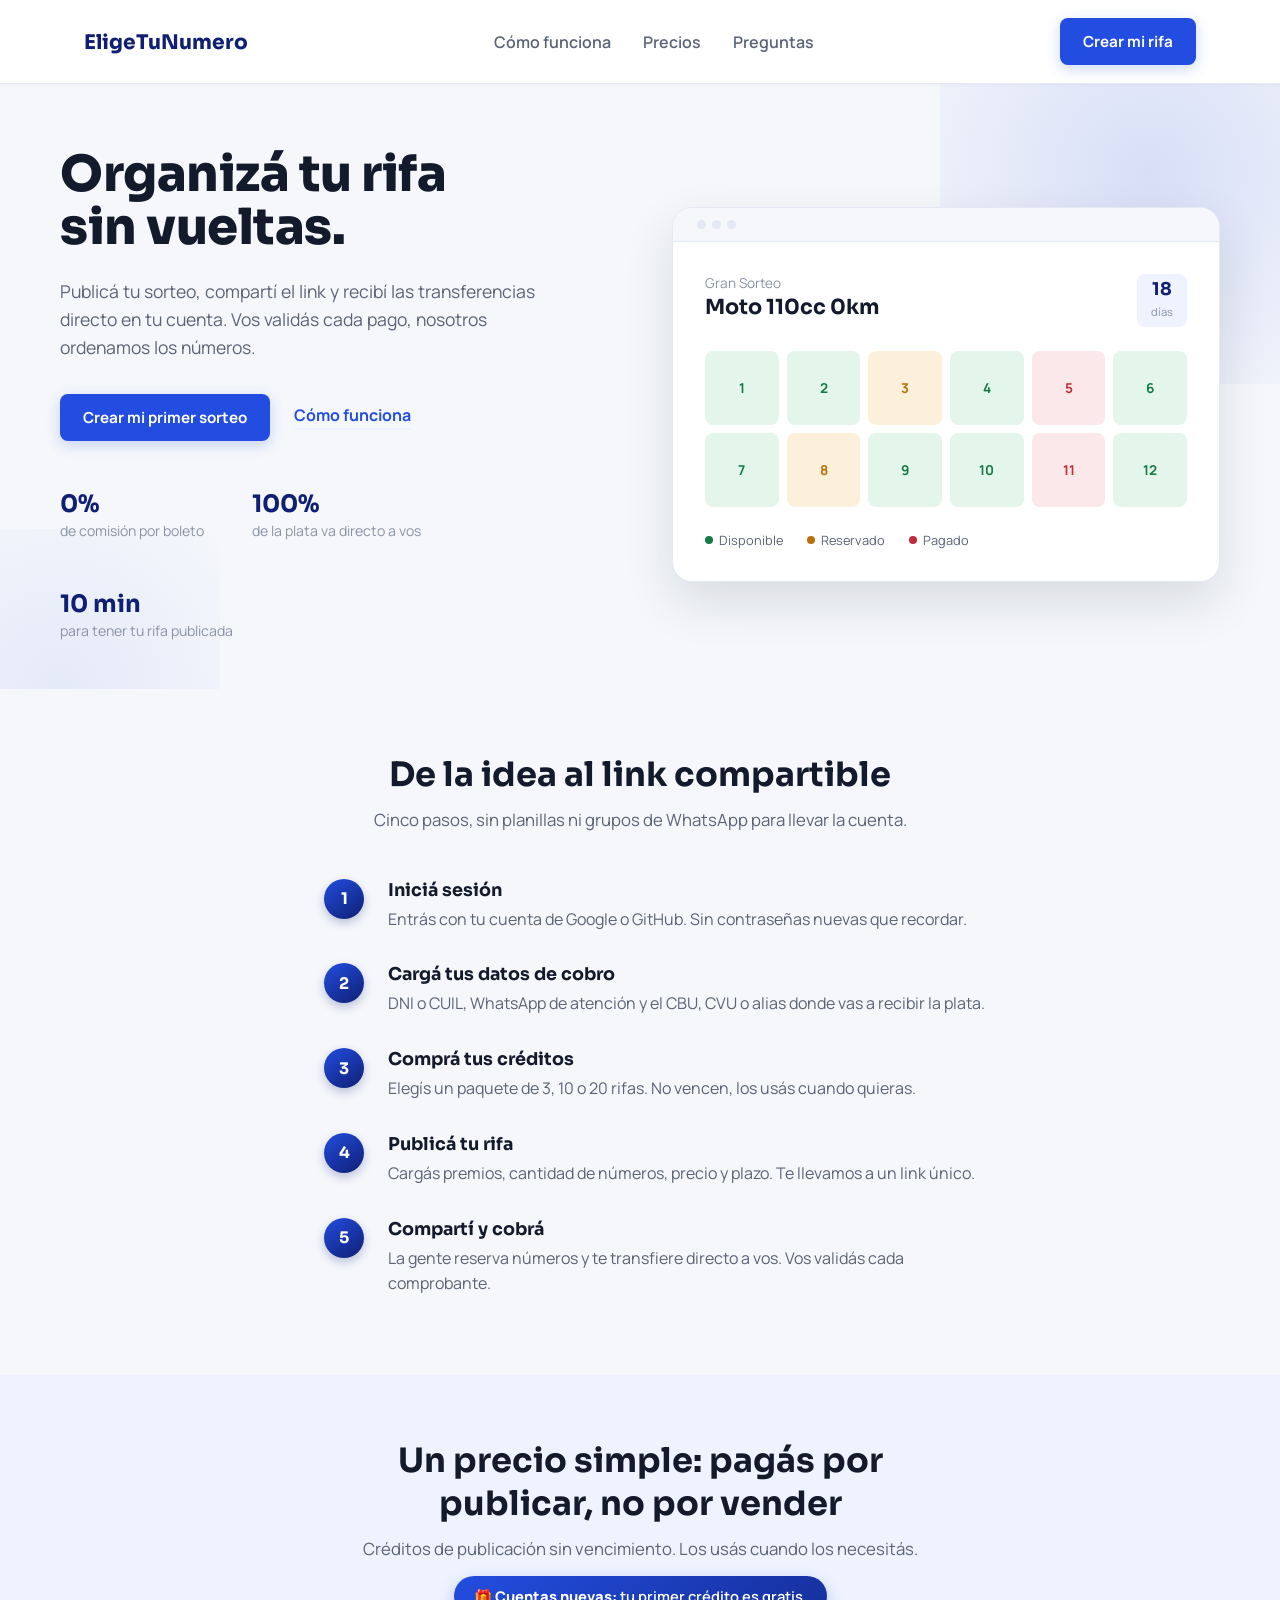
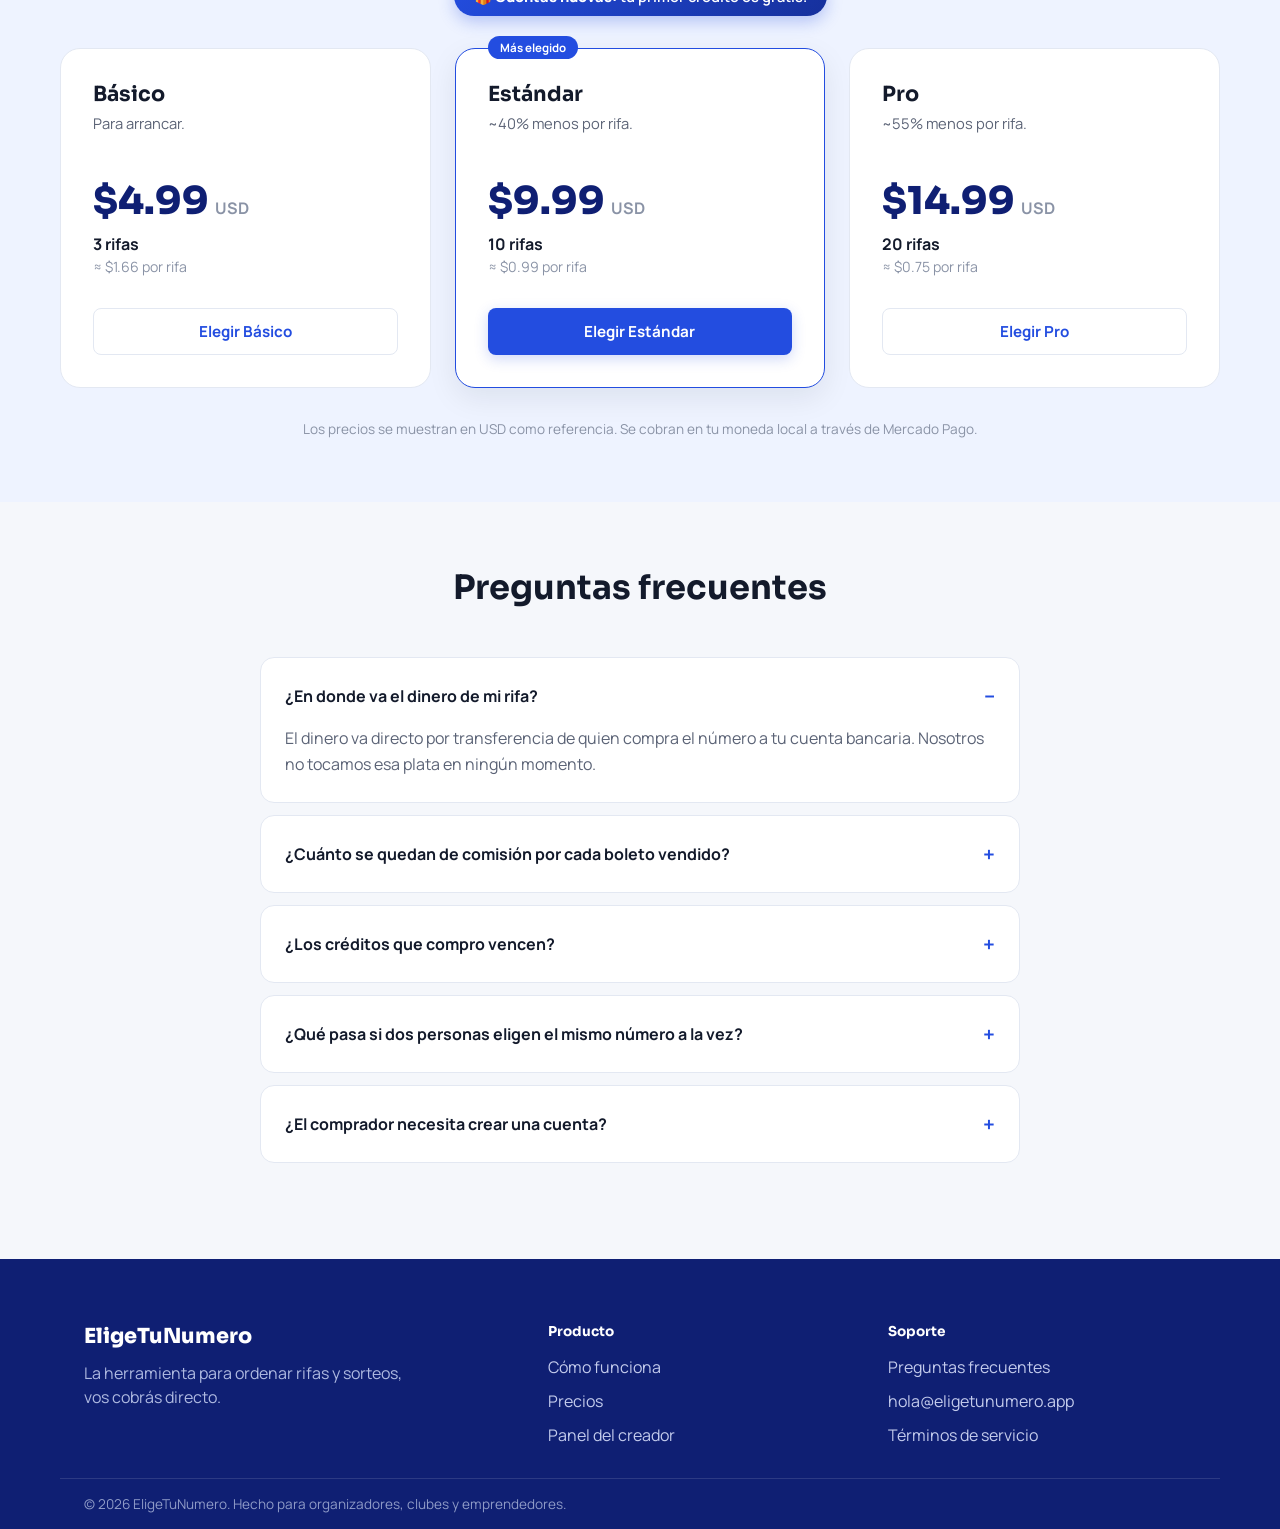
==== index.html @ b9286cf2 "Add files via upload" ====
<!doctype html>
<html lang="es">
<head>
  <meta charset="UTF-8" />
  <meta name="viewport" content="width=device-width, initial-scale=1.0" />
  <title>EligeTuNumero — Crea tu rifa digital</title>
  <meta name="description" content="Creá y gestioná rifas digitales sin comisiones. Vos cobrás, vos elegís, nosotros ordenamos." />

  <link rel="preconnect" href="https://fonts.googleapis.com" />
  <link rel="preconnect" href="https://fonts.gstatic.com" crossorigin />
  <link
    href="https://fonts.googleapis.com/css2?family=Sora:wght@600;700;800&family=Manrope:wght@400;500;600;700;800&display=swap"
    rel="stylesheet"
  />
  <!-- Icono del sitio -->
  <link rel="icon" type="image/svg+xml" href="assets/logo/logito.svg">

  <link rel="stylesheet" href="css/tokens.css" />
  <link rel="stylesheet" href="css/base.css" />
  <link rel="stylesheet" href="css/animations.css" />
  <link rel="stylesheet" href="css/buttons.css" />
  <link rel="stylesheet" href="css/navbar.css" />
  <link rel="stylesheet" href="css/hero.css" />
  <link rel="stylesheet" href="css/demo-preview.css" />
  <link rel="stylesheet" href="css/how-it-works.css" />
  <link rel="stylesheet" href="css/pricing.css" />
  <link rel="stylesheet" href="css/promo.css" />
  <link rel="stylesheet" href="css/faq.css" />
  <link rel="stylesheet" href="css/footer.css" />
</head>
<body>

  <!-- Navbar -->
  <header class="navbar">
    <div class="navbar__inner">
      <a href="index.html" class="navbar__logo">EligeTuNumero</a>
      <nav class="navbar__links">
        <a href="#como-funciona">Cómo funciona</a>
        <a href="#precios">Precios</a>
        <a href="#preguntas">Preguntas</a>
      </nav>
      <div class="navbar__actions">
        <a href="login.html" class="btn btn-primary">Crear mi rifa</a>
      </div>
    </div>
  </header>

  <main>
    <!-- Hero -->
    <section class="hero">
      <div class="hero__inner">
        <div class="fade-in-up">
          <h1 class="hero__title">Organizá tu rifa<br />sin vueltas.</h1>
          <p class="hero__subtitle">
            Publicá tu sorteo, compartí el link y recibí las transferencias directo en tu cuenta.
            Vos validás cada pago, nosotros ordenamos los números.
          </p>

          <div class="hero__cta-row">
            <a href="login.html" class="btn btn-primary">Crear mi primer sorteo</a>
            <a href="#como-funciona" class="hero__secondary-link">Cómo funciona</a>
          </div>

          <div class="hero__stats">
            <div>
              <strong>0%</strong>
              <span>de comisión por boleto</span>
            </div>
            <div>
              <strong>100%</strong>
              <span>de la plata va directo a vos</span>
            </div>
            <div>
              <strong>10 min</strong>
              <span>para tener tu rifa publicada</span>
            </div>
          </div>
        </div>

        <!-- Vista previa del producto, en vez de una ilustración -->
        <div class="demo-card fade-in-up" style="animation-delay: 0.1s;">
          <div class="demo-card__topbar">
            <div class="demo-card__dots">
              <span></span><span></span><span></span>
            </div>
          </div>

          <div class="demo-card__content">
            <div class="demo-card__head">
              <div>
                <p class="demo-card__eyebrow">Gran Sorteo</p>
                <h3>Moto 110cc 0km</h3>
              </div>
              <div class="demo-card__countdown">
                <strong>18</strong>
                <span>días</span>
              </div>
            </div>

            <div class="demo-card__grid">
              <div class="demo-card__cell demo-card__cell--disponible">1</div>
              <div class="demo-card__cell demo-card__cell--disponible">2</div>
              <div class="demo-card__cell demo-card__cell--reservado">3</div>
              <div class="demo-card__cell demo-card__cell--disponible">4</div>
              <div class="demo-card__cell demo-card__cell--pagado">5</div>
              <div class="demo-card__cell demo-card__cell--disponible">6</div>
              <div class="demo-card__cell demo-card__cell--disponible">7</div>
              <div class="demo-card__cell demo-card__cell--reservado">8</div>
              <div class="demo-card__cell demo-card__cell--disponible">9</div>
              <div class="demo-card__cell demo-card__cell--disponible">10</div>
              <div class="demo-card__cell demo-card__cell--pagado">11</div>
              <div class="demo-card__cell demo-card__cell--disponible">12</div>
            </div>

            <div class="demo-card__legend">
              <span><i class="dot-available"></i> Disponible</span>
              <span><i class="dot-reserved"></i> Reservado</span>
              <span><i class="dot-paid"></i> Pagado</span>
            </div>
          </div>
        </div>
      </div>
    </section>

    <!-- Cómo funciona -->
    <section id="como-funciona" class="how">
      <div class="container-narrow">
        <h2 class="how__heading">De la idea al link compartible</h2>
        <p class="how__lead">Cinco pasos, sin planillas ni grupos de WhatsApp para llevar la cuenta.</p>

        <ol class="how__steps">
          <li class="how__step reveal">
            <span class="how__index">1</span>
            <div>
              <h3>Iniciá sesión</h3>
              <p>Entrás con tu cuenta de Google o GitHub. Sin contraseñas nuevas que recordar.</p>
            </div>
          </li>
          <li class="how__step reveal">
            <span class="how__index">2</span>
            <div>
              <h3>Cargá tus datos de cobro</h3>
              <p>DNI o CUIL, WhatsApp de atención y el CBU, CVU o alias donde vas a recibir la plata.</p>
            </div>
          </li>
          <li class="how__step reveal">
            <span class="how__index">3</span>
            <div>
              <h3>Comprá tus créditos</h3>
              <p>Elegís un paquete de 3, 10 o 20 rifas. No vencen, los usás cuando quieras.</p>
            </div>
          </li>
          <li class="how__step reveal">
            <span class="how__index">4</span>
            <div>
              <h3>Publicá tu rifa</h3>
              <p>Cargás premios, cantidad de números, precio y plazo. Te llevamos a un link único.</p>
            </div>
          </li>
          <li class="how__step reveal">
            <span class="how__index">5</span>
            <div>
              <h3>Compartí y cobrá</h3>
              <p>La gente reserva números y te transfiere directo a vos. Vos validás cada comprobante.</p>
            </div>
          </li>
        </ol>
      </div>
    </section>

    <!-- Precios -->
    <section id="precios" class="pricing">
      <h2 class="pricing__heading">Un precio simple: pagás por publicar, no por vender</h2>
      <p class="pricing__lead">Créditos de publicación sin vencimiento. Los usás cuando los necesitás.</p>

      <div class="promo-banner" data-promo id="pricing-promo-banner">
        🎁 <strong>Cuentas nuevas:</strong> tu primer crédito es gratis.
      </div>

      <div class="pricing__grid">
        <div class="pricing-card reveal">
          <h3>Básico</h3>
          <p class="pricing-card__tagline">Para arrancar.</p>
          <div class="pricing-card__price">
            <span class="pricing-card__amount">$4.99</span>
            <span class="pricing-card__unit">USD</span>
          </div>
          <p class="pricing-card__raffles">3 rifas</p>
          <p class="pricing-card__per-raffle">≈ $1.66 por rifa</p>
          <a href="login.html?plan=basico" class="btn btn-secondary btn-block pricing-card__cta">Elegir Básico</a>
        </div>

        <div class="pricing-card pricing-card--highlight reveal">
          <span class="pricing-card__tag">Más elegido</span>
          <h3>Estándar</h3>
          <p class="pricing-card__tagline">~40% menos por rifa.</p>
          <div class="pricing-card__price">
            <span class="pricing-card__amount">$9.99</span>
            <span class="pricing-card__unit">USD</span>
          </div>
          <p class="pricing-card__raffles">10 rifas</p>
          <p class="pricing-card__per-raffle">≈ $0.99 por rifa</p>
          <a href="login.html?plan=estandar" class="btn btn-primary btn-block pricing-card__cta">Elegir Estándar</a>
        </div>

        <div class="pricing-card reveal">
          <h3>Pro</h3>
          <p class="pricing-card__tagline">~55% menos por rifa.</p>
          <div class="pricing-card__price">
            <span class="pricing-card__amount">$14.99</span>
            <span class="pricing-card__unit">USD</span>
          </div>
          <p class="pricing-card__raffles">20 rifas</p>
          <p class="pricing-card__per-raffle">≈ $0.75 por rifa</p>
          <a href="login.html?plan=pro" class="btn btn-secondary btn-block pricing-card__cta">Elegir Pro</a>
        </div>
      </div>

      <p class="pricing__note">
        Los precios se muestran en USD como referencia. Se cobran en tu moneda local a través de Mercado Pago.
      </p>
    </section>

    <!-- Preguntas frecuentes -->
    <section id="preguntas" class="faq">
      <h2 class="faq__heading">Preguntas frecuentes</h2>

      <div class="faq__list">
        <div class="faq-item is-open reveal">
          <button class="faq-item__question" aria-expanded="true">
            <span>¿En donde va el dinero de mi rifa?</span>
            <span class="faq-item__icon">−</span>
          </button>
          <p class="faq-item__answer">
            El dinero va directo por transferencia de quien compra el número a tu cuenta bancaria.
            Nosotros no tocamos esa plata en ningún momento.
          </p>
        </div>

        <div class="faq-item reveal">
          <button class="faq-item__question" aria-expanded="false">
            <span>¿Cuánto se quedan de comisión por cada boleto vendido?</span>
            <span class="faq-item__icon">+</span>
          </button>
          <p class="faq-item__answer">
            Cero. Te quedás con el 100% de lo que recaudás. Nuestro único cobro es el crédito para publicar la rifa.
          </p>
        </div>

        <div class="faq-item reveal">
          <button class="faq-item__question" aria-expanded="false">
            <span>¿Los créditos que compro vencen?</span>
            <span class="faq-item__icon">+</span>
          </button>
          <p class="faq-item__answer">
            No vencen nunca. Podés comprar un paquete de 20 rifas y usarlas a lo largo de meses o años.
          </p>
        </div>

        <div class="faq-item reveal">
          <button class="faq-item__question" aria-expanded="false">
            <span>¿Qué pasa si dos personas eligen el mismo número a la vez?</span>
            <span class="faq-item__icon">+</span>
          </button>
          <p class="faq-item__answer">
            El número queda reservado cuando alguien envía su reserva con el comprobante de pago.
            El primero en enviarla se queda con el número, y a la otra persona se le avisa que ya no
            está disponible. Si el organizador rechaza el comprobante, el número vuelve a estar libre.
          </p>
        </div>

        <div class="faq-item reveal">
          <button class="faq-item__question" aria-expanded="false">
            <span>¿El comprador necesita crear una cuenta?</span>
            <span class="faq-item__icon">+</span>
          </button>
          <p class="faq-item__answer">
            No. Completa un formulario corto, transfiere y sube el comprobante. Nada de contraseñas ni
            verificaciones de email.
          </p>
        </div>
      </div>
    </section>
  </main>

  <!-- Footer -->
  <footer class="footer">
    <div class="footer__inner">
      <div class="footer__brand">
        <span class="footer__logo">EligeTuNumero</span>
        <p>La herramienta para ordenar rifas y sorteos, vos cobrás directo.</p>
      </div>

      <div class="footer__col">
        <h4>Producto</h4>
        <a href="#como-funciona">Cómo funciona</a>
        <a href="#precios">Precios</a>
        <a href="login.html">Panel del creador</a>
      </div>

      <div class="footer__col">
        <h4>Soporte</h4>
        <a href="#preguntas">Preguntas frecuentes</a>
        <a href="mailto:hola@eligetunumero.app">hola@eligetunumero.app</a>
        <a href="terminos.html">Términos de servicio</a>
      </div>
    </div>

    <div class="footer__bottom">
      <span id="footer-year-text">© 2026 EligeTuNumero. Hecho para organizadores, clubes y emprendedores.</span>
    </div>
  </footer>

  <script>
    document.getElementById('footer-year-text').textContent =
      '© ' + new Date().getFullYear() + ' EligeTuNumero. Hecho para organizadores, clubes y emprendedores.'
  </script>
  <script src="js/config.js"></script>
  <script src="js/common/promo.js"></script>
  <script src="js/landing/faq.js"></script>
  <script src="js/common/scroll-reveal.js"></script>
</body>
</html>
---- css/tokens.css ----
/* Paleta, tipografía, espaciados y radios: todo lo que define el estilo
   vive acá para poder retocarlo desde un solo lugar. */
:root {
  --color-bg: #F5F7FB;
  --color-surface: #FFFFFF;
  --color-surface-tint: #EEF3FF;
  --color-primary: #234DE0;
  --color-primary-dark: #16309C;
  --color-primary-ink: #0F1F73;
  --color-text: #131A2B;
  --color-text-secondary: #5B6376;
  --color-text-faint: #8A93A6;
  --color-border: #E3E8F2;
  --color-success: #147A46;
  --color-success-bg: #E4F6EC;
  --color-warning: #B5720B;
  --color-warning-bg: #FCF0DA;
  --color-danger: #C22B3A;
  --color-danger-bg: #FBE8EA;

  --font-heading: 'Sora', 'Segoe UI', sans-serif;
  --font-body: 'Manrope', 'Segoe UI', sans-serif;

  --radius-sm: 8px;
  --radius-md: 14px;
  --radius-lg: 20px;

  --shadow-sm: 0 1px 2px rgba(19, 26, 43, 0.06);
  --shadow-md: 0 10px 30px rgba(19, 26, 43, 0.08);
  --shadow-lg: 0 20px 50px rgba(19, 26, 43, 0.12);

  --container: 1160px;
  --container-narrow: 760px;

  --space-1: 4px;
  --space-2: 8px;
  --space-3: 12px;
  --space-4: 16px;
  --space-5: 24px;
  --space-6: 32px;
  --space-7: 48px;
  --space-8: 64px;
  --space-9: 96px;
}
---- css/base.css ----
/* Reset mínimo + tipografía base. Se carga en todas las páginas. */
* {
  box-sizing: border-box;
}

html, body {
  margin: 0;
  padding: 0;
}

html {
  scroll-behavior: smooth;
}

body {
  background: var(--color-bg);
  color: var(--color-text);
  font-family: var(--font-body);
  -webkit-font-smoothing: antialiased;
  overflow-wrap: anywhere;
}

h1, h2, h3, h4 {
  font-family: var(--font-heading);
  margin: 0;
  color: var(--color-text);
}

p {
  margin: 0;
}

a {
  color: inherit;
  text-decoration: none;
}

button {
  font-family: inherit;
}

img {
  max-width: 100%;
  display: block;
}

ul {
  margin: 0;
  padding: 0;
  list-style: none;
}

input, textarea, select {
  font-family: inherit;
  font-size: inherit;
}

:focus-visible {
  outline: 2px solid var(--color-primary);
  outline-offset: 2px;
}

.container {
  max-width: var(--container);
  margin: 0 auto;
  padding: 0 var(--space-5);
}

.container-narrow {
  max-width: var(--container-narrow);
  margin: 0 auto;
  padding: 0 var(--space-5);
}

/* Íconos de línea (ver js/common/icons.js). [data-icon] reserva el espacio
   antes de que el script los rellene, para que no salte el layout. */
[data-icon] {
  display: inline-flex;
  width: 18px;
  height: 18px;
  flex: none;
}

.icon-svg {
  width: 18px;
  height: 18px;
  display: block;
  flex: none;
}

@media (prefers-reduced-motion: reduce) {
  html {
    scroll-behavior: auto;
  }

  * {
    animation: none !important;
    transition: none !important;
  }
}
---- css/animations.css ----
/* Animaciones simples y compartidas. Nada llamativo: entradas suaves y
   feedback de interacción. prefers-reduced-motion ya las desactiva todas
   por completo (ver la regla global en base.css). */

@keyframes fadeInUp {
  from {
    opacity: 0;
    transform: translateY(10px);
  }
  to {
    opacity: 1;
    transform: translateY(0);
  }
}

@keyframes fadeIn {
  from {
    opacity: 0;
  }
  to {
    opacity: 1;
  }
}

@keyframes popIn {
  from {
    opacity: 0;
    transform: scale(0.85);
  }
  to {
    opacity: 1;
    transform: scale(1);
  }
}

@keyframes overlayFadeIn {
  from {
    opacity: 0;
  }
  to {
    opacity: 1;
  }
}

@keyframes modalPanelIn {
  from {
    opacity: 0;
    transform: translateY(12px) scale(0.98);
  }
  to {
    opacity: 1;
    transform: translateY(0) scale(1);
  }
}

@keyframes slideUpIn {
  from {
    opacity: 0;
    transform: translate(-50%, 12px);
  }
  to {
    opacity: 1;
    transform: translate(-50%, 0);
  }
}

/* Utilidad genérica: entrada suave para bloques de página (hero, secciones). */
.fade-in-up {
  animation: fadeInUp 0.5s ease both;
}

/* Animación al desplazarse: arranca oculto/corrido y pasa a su lugar cuando
   entra en pantalla (ver js/common/scroll-reveal.js, que agrega is-visible). */
.reveal {
  opacity: 0;
  transform: translateY(18px);
  transition: opacity 0.5s ease, transform 0.5s ease;
}

.reveal.is-visible {
  opacity: 1;
  transform: translateY(0);
}

.reveal:nth-child(2) {
  transition-delay: 0.08s;
}

.reveal:nth-child(3) {
  transition-delay: 0.16s;
}

.reveal:nth-child(4) {
  transition-delay: 0.24s;
}

.reveal:nth-child(5) {
  transition-delay: 0.32s;
}
---- css/buttons.css ----
.btn {
  display: inline-flex;
  align-items: center;
  justify-content: center;
  gap: var(--space-2);
  padding: 12px 22px;
  border-radius: var(--radius-sm);
  border: 1px solid transparent;
  font-weight: 700;
  font-size: 0.95rem;
  cursor: pointer;
  transition: background-color 0.15s ease, border-color 0.15s ease, color 0.15s ease,
    transform 0.15s ease, box-shadow 0.15s ease;
  white-space: nowrap;
}

.btn:active {
  transform: translateY(1px);
}

.btn-primary {
  background: var(--color-primary);
  color: #fff;
  box-shadow: 0 4px 14px rgba(35, 77, 224, 0.22);
}

.btn-primary:hover {
  background: var(--color-primary-dark);
  transform: translateY(-1px);
  box-shadow: 0 6px 18px rgba(35, 77, 224, 0.3);
}

.btn-secondary {
  background: var(--color-surface);
  color: var(--color-primary);
  border-color: var(--color-border);
}

.btn-secondary:hover {
  border-color: var(--color-primary);
  transform: translateY(-1px);
}

.btn-block {
  width: 100%;
}

.back-button {
  display: inline-flex;
  align-items: center;
  gap: 6px;
  background: none;
  border: none;
  color: var(--color-text-secondary);
  font-weight: 700;
  font-size: 0.9rem;
  cursor: pointer;
  padding: 6px 4px;
  transition: color 0.15s ease;
}

.back-button:hover {
  color: var(--color-primary);
}

.back-button:hover [data-icon] {
  transform: translateX(-2px);
}

.back-button [data-icon] {
  transition: transform 0.15s ease;
}
---- css/navbar.css ----
.navbar {
  background: var(--color-surface);
  border-bottom: 1px solid var(--color-border);
  box-shadow: 0 1px 3px rgba(19, 26, 43, 0.04);
  position: sticky;
  top: 0;
  z-index: 40;
}

.navbar__inner {
  max-width: var(--container);
  margin: 0 auto;
  padding: 18px var(--space-5);
  display: flex;
  align-items: center;
  justify-content: space-between;
  gap: var(--space-5);
}

.navbar__logo {
  font-family: var(--font-heading);
  font-weight: 750;
  font-size: 1.26rem;
  color: var(--color-primary-ink);
}

.navbar__links {
  display: flex;
  gap: var(--space-6);
  font-weight: 600;
  color: var(--color-text-secondary);
}

.navbar__links a {
  transition: color 0.15s ease;
}

.navbar__links a:hover {
  color: var(--color-primary);
}

.navbar__actions {
  display: flex;
  align-items: center;
  gap: var(--space-5);
}

.navbar__login {
  font-weight: 700;
  color: var(--color-text);
  transition: color 0.15s ease;
}

.navbar__login:hover {
  color: var(--color-primary);
}

@media (max-width: 760px) {
  .navbar__links {
    display: none;
  }
}
---- css/hero.css ----
.hero {
  padding: var(--space-8) var(--space-5) var(--space-7);
  position: relative;
  overflow: hidden;
}

.hero::before {
  content: '';
  position: absolute;
  top: -120px;
  right: -80px;
  width: 420px;
  height: 420px;
  background: radial-gradient(circle, rgba(35, 77, 224, 0.14), rgba(35, 77, 224, 0));
  z-index: 0;
  pointer-events: none;
}

.hero::after {
  content: '';
  position: absolute;
  bottom: -160px;
  left: -100px;
  width: 320px;
  height: 320px;
  background: radial-gradient(circle, rgba(35, 77, 224, 0.08), rgba(35, 77, 224, 0));
  z-index: 0;
  pointer-events: none;
}

.hero__inner {
  max-width: var(--container);
  margin: 0 auto;
  display: grid;
  grid-template-columns: 1fr 1fr;
  gap: var(--space-8);
  align-items: center;
  position: relative;
  z-index: 1;
}

.hero__title {
  font-size: 3.1rem;
  line-height: 1.06;
  font-weight: 800;
  letter-spacing: -0.01em;
}

.hero__subtitle {
  margin-top: var(--space-5);
  font-size: 1.1rem;
  line-height: 1.6;
  color: var(--color-text-secondary);
  max-width: 480px;
}

.hero__cta-row {
  margin-top: var(--space-6);
  display: flex;
  align-items: center;
  gap: var(--space-5);
  flex-wrap: wrap;
}

.hero__secondary-link {
  font-weight: 700;
  color: var(--color-primary);
  border-bottom: 2px solid var(--color-surface-tint);
  padding-bottom: 2px;
  white-space: nowrap;
}

.hero__secondary-link:hover {
  border-color: var(--color-primary);
}

.hero__stats {
  margin-top: var(--space-7);
  display: flex;
  gap: var(--space-7);
  flex-wrap: wrap;
}

.hero__stats strong {
  display: block;
  font-family: var(--font-heading);
  font-size: 1.5rem;
  color: var(--color-primary-ink);
}

.hero__stats span {
  color: var(--color-text-faint);
  font-size: 0.88rem;
}

@media (max-width: 900px) {
  .hero__inner {
    grid-template-columns: 1fr;
  }
  .hero__title {
    font-size: 2.3rem;
  }
}
---- css/demo-preview.css ----
/* Vista previa del producto que reemplaza al dibujo/ilustración en el hero. */
.demo-card {
  background: var(--color-surface);
  border-radius: var(--radius-lg);
  box-shadow: var(--shadow-lg);
  border: 1px solid var(--color-border);
  overflow: hidden;
  transition: transform 0.25s ease;
}

.demo-card:hover {
  transform: translateY(-3px);
}

.demo-card__topbar {
  display: flex;
  align-items: center;
  gap: var(--space-4);
  padding: 12px var(--space-5);
  background: var(--color-bg);
  border-bottom: 1px solid var(--color-border);
}

.demo-card__dots {
  display: flex;
  gap: 6px;
}

.demo-card__dots span {
  width: 9px;
  height: 9px;
  border-radius: 50%;
  background: var(--color-border);
  display: inline-block;
}

.demo-card__url {
  font-size: 0.8rem;
  color: var(--color-text-faint);
  font-family: monospace;
}

.demo-card__content {
  padding: var(--space-6);
}

.demo-card__head {
  display: flex;
  align-items: flex-start;
  justify-content: space-between;
  margin-bottom: var(--space-5);
}

.demo-card__eyebrow {
  color: var(--color-text-faint);
  font-size: 0.85rem;
  margin-bottom: 2px;
}

.demo-card__head h3 {
  font-size: 1.3rem;
}

.demo-card__countdown {
  text-align: center;
  background: var(--color-surface-tint);
  border-radius: var(--radius-sm);
  padding: 6px 14px;
}

.demo-card__countdown strong {
  display: block;
  font-family: var(--font-heading);
  color: var(--color-primary-ink);
  font-size: 1.1rem;
  line-height: 1.1;
}

.demo-card__countdown span {
  font-size: 0.7rem;
  color: var(--color-text-faint);
}

.demo-card__grid {
  display: grid;
  grid-template-columns: repeat(6, 1fr);
  gap: 8px;
}

.demo-card__cell {
  aspect-ratio: 1;
  border-radius: 8px;
  display: flex;
  align-items: center;
  justify-content: center;
  font-weight: 700;
  font-size: 0.85rem;
}

.demo-card__cell--disponible {
  background: var(--color-success-bg);
  color: var(--color-success);
}

.demo-card__cell--reservado {
  background: var(--color-warning-bg);
  color: var(--color-warning);
}

.demo-card__cell--pagado {
  background: var(--color-danger-bg);
  color: var(--color-danger);
}

.demo-card__legend {
  display: flex;
  gap: var(--space-5);
  margin-top: var(--space-5);
  font-size: 0.8rem;
  color: var(--color-text-secondary);
}

.demo-card__legend span {
  display: inline-flex;
  align-items: center;
  gap: 6px;
}

.demo-card__legend i {
  width: 8px;
  height: 8px;
  border-radius: 50%;
  display: inline-block;
}

.dot-available { background: var(--color-success); }
.dot-reserved { background: var(--color-warning); }
.dot-paid { background: var(--color-danger); }
---- css/how-it-works.css ----
.how {
  padding: var(--space-8) var(--space-5);
  scroll-margin-top: 90px;
}

.how__heading {
  font-size: 2.1rem;
  text-align: center;
}

.how__lead {
  text-align: center;
  color: var(--color-text-secondary);
  margin-top: var(--space-3);
  font-size: 1.05rem;
}

.how__steps {
  margin-top: var(--space-7);
  display: flex;
  flex-direction: column;
  gap: var(--space-6);
}

.how__step {
  display: flex;
  gap: var(--space-5);
  align-items: flex-start;
}

.how__index {
  flex: none;
  width: 40px;
  height: 40px;
  border-radius: 50%;
  background: linear-gradient(145deg, var(--color-primary), var(--color-primary-ink));
  box-shadow: 0 4px 10px rgba(15, 31, 115, 0.25);
  color: #fff;
  display: flex;
  align-items: center;
  justify-content: center;
  font-family: var(--font-heading);
  font-weight: 700;
}

.how__step h3 {
  font-size: 1.1rem;
  margin-bottom: 6px;
}

.how__step p {
  color: var(--color-text-secondary);
  line-height: 1.55;
}
---- css/pricing.css ----
.pricing {
  padding: var(--space-8) var(--space-5);
  background: var(--color-surface-tint);
  scroll-margin-top: 90px;
}

.pricing__heading {
  font-size: 2.1rem;
  text-align: center;
  max-width: 640px;
  margin: 0 auto;
}

.pricing__lead {
  text-align: center;
  color: var(--color-text-secondary);
  margin-top: var(--space-3);
  font-size: 1.05rem;
}

.pricing__grid {
  margin-top: var(--space-6);
  display: grid;
  grid-template-columns: repeat(3, 1fr);
  gap: var(--space-5);
  align-items: stretch;
  max-width: var(--container);
  margin-left: auto;
  margin-right: auto;
}

.pricing-card {
  position: relative;
  background: var(--color-surface);
  border-radius: var(--radius-lg);
  border: 1px solid var(--color-border);
  padding: var(--space-6);
  display: flex;
  flex-direction: column;
  transition: transform 0.2s ease, box-shadow 0.2s ease, border-color 0.2s ease;
}

.pricing-card:hover {
  transform: translateY(-4px);
  box-shadow: var(--shadow-md);
  border-color: var(--color-primary);
}

.pricing-card--highlight:hover {
  transform: translateY(-10px);
}

.pricing-card--highlight {
  border-color: var(--color-primary);
  box-shadow: var(--shadow-md);
  transform: translateY(-6px);
}

.pricing-card__tag {
  position: absolute;
  top: -13px;
  left: var(--space-6);
  background: var(--color-primary);
  color: #fff;
  font-size: 0.72rem;
  font-weight: 700;
  padding: 4px 12px;
  border-radius: 999px;
}

.pricing-card h3 {
  font-size: 1.3rem;
}

.pricing-card__tagline {
  color: var(--color-text-secondary);
  margin-top: 6px;
  font-size: 0.92rem;
  min-height: 40px;
}

.pricing-card__price {
  margin-top: var(--space-5);
  display: flex;
  align-items: baseline;
  gap: 6px;
}

.pricing-card__amount {
  font-family: var(--font-heading);
  font-size: 2.4rem;
  font-weight: 800;
  color: var(--color-primary-ink);
}

.pricing-card__unit {
  color: var(--color-text-faint);
  font-weight: 700;
}

.pricing-card__raffles {
  margin-top: var(--space-2);
  font-weight: 700;
}

.pricing-card__per-raffle {
  color: var(--color-text-faint);
  font-size: 0.88rem;
  margin-top: 2px;
}

.pricing-card__cta {
  margin-top: var(--space-6);
}

.pricing__note {
  text-align: center;
  color: var(--color-text-faint);
  font-size: 0.85rem;
  margin-top: var(--space-6);
}

@media (max-width: 860px) {
  .pricing__grid {
    grid-template-columns: 1fr;
  }
  .pricing-card--highlight {
    transform: none;
  }
}
---- css/promo.css ----
.promo-banner {
  max-width: fit-content;
  margin: var(--space-4) auto;
  padding: 10px 20px;
  border-radius: 999px;
  background: linear-gradient(135deg, var(--color-primary), var(--color-primary-dark));
  color: #fff;
  font-size: 0.92rem;
  font-weight: 600;
  text-align: center;
  box-shadow: 0 6px 16px rgba(35, 77, 224, 0.28);
}

.promo-banner strong {
  font-weight: 800;
}

@media (max-width: 500px) {
  .promo-banner {
    font-size: 0.82rem;
    padding: 9px 16px;
    text-align: left;
  }
}
---- css/faq.css ----
.faq {
  padding: var(--space-8) var(--space-5) var(--space-9);
  scroll-margin-top: 90px;
}

.faq__heading {
  font-size: 2.1rem;
  text-align: center;
  margin-bottom: var(--space-7);
}

.faq__list {
  display: flex;
  flex-direction: column;
  gap: var(--space-3);
  max-width: var(--container-narrow);
  margin: 0 auto;
}

.faq-item {
  background: var(--color-surface);
  border: 1px solid var(--color-border);
  border-radius: var(--radius-md);
  padding: var(--space-2) var(--space-5);
  cursor: pointer;
  transition: border-color 0.15s ease;
}

.faq-item:hover {
  border-color: var(--color-primary);
}

.faq-item__question {
  width: 100%;
  background: none;
  border: none;
  display: flex;
  align-items: center;
  justify-content: space-between;
  gap: var(--space-4);
  padding: var(--space-4) 0;
  font-weight: 700;
  font-size: 1rem;
  text-align: left;
  cursor: pointer;
  color: var(--color-text);
}

.faq-item__icon {
  color: var(--color-primary);
  font-size: 1.3rem;
  flex: none;
  display: inline-block;
}

.faq-item__answer {
  color: var(--color-text-secondary);
  line-height: 1.6;
  max-height: 0;
  opacity: 0;
  overflow: hidden;
  transition: max-height 0.25s ease, opacity 0.2s ease, padding-bottom 0.25s ease;
}

.faq-item.is-open .faq-item__answer {
  max-height: 300px;
  opacity: 1;
  padding-bottom: var(--space-4);
}
---- css/footer.css ----
.footer {
  background: var(--color-primary-ink);
  color: #E4E9FA;
}

.footer__inner {
  max-width: var(--container);
  margin: 0 auto;
  padding: var(--space-8) var(--space-5) var(--space-6);
  display: grid;
  grid-template-columns: 1.4fr 1fr 1fr;
  gap: var(--space-6);
}

.footer__brand p {
  margin-top: var(--space-3);
  color: #AEB9E0;
  max-width: 320px;
  line-height: 1.5;
}

.footer__logo {
  font-family: var(--font-heading);
  font-weight: 800;
  font-size: 1.3rem;
  color: #fff;
}

.footer__col {
  display: flex;
  flex-direction: column;
  gap: var(--space-3);
}

.footer__col h4 {
  color: #fff;
  font-size: 0.85rem;
  margin-bottom: var(--space-1);
}

.footer__col a {
  color: #C3CBEC;
}

.footer__col a:hover {
  color: #fff;
}

.footer__bottom {
  border-top: 1px solid rgba(255, 255, 255, 0.12);
  padding: var(--space-4) var(--space-5);
  max-width: var(--container);
  margin: 0 auto;
  color: #8F9BC7;
  font-size: 0.85rem;
}

@media (max-width: 700px) {
  .footer__inner {
    grid-template-columns: 1fr;
  }
}
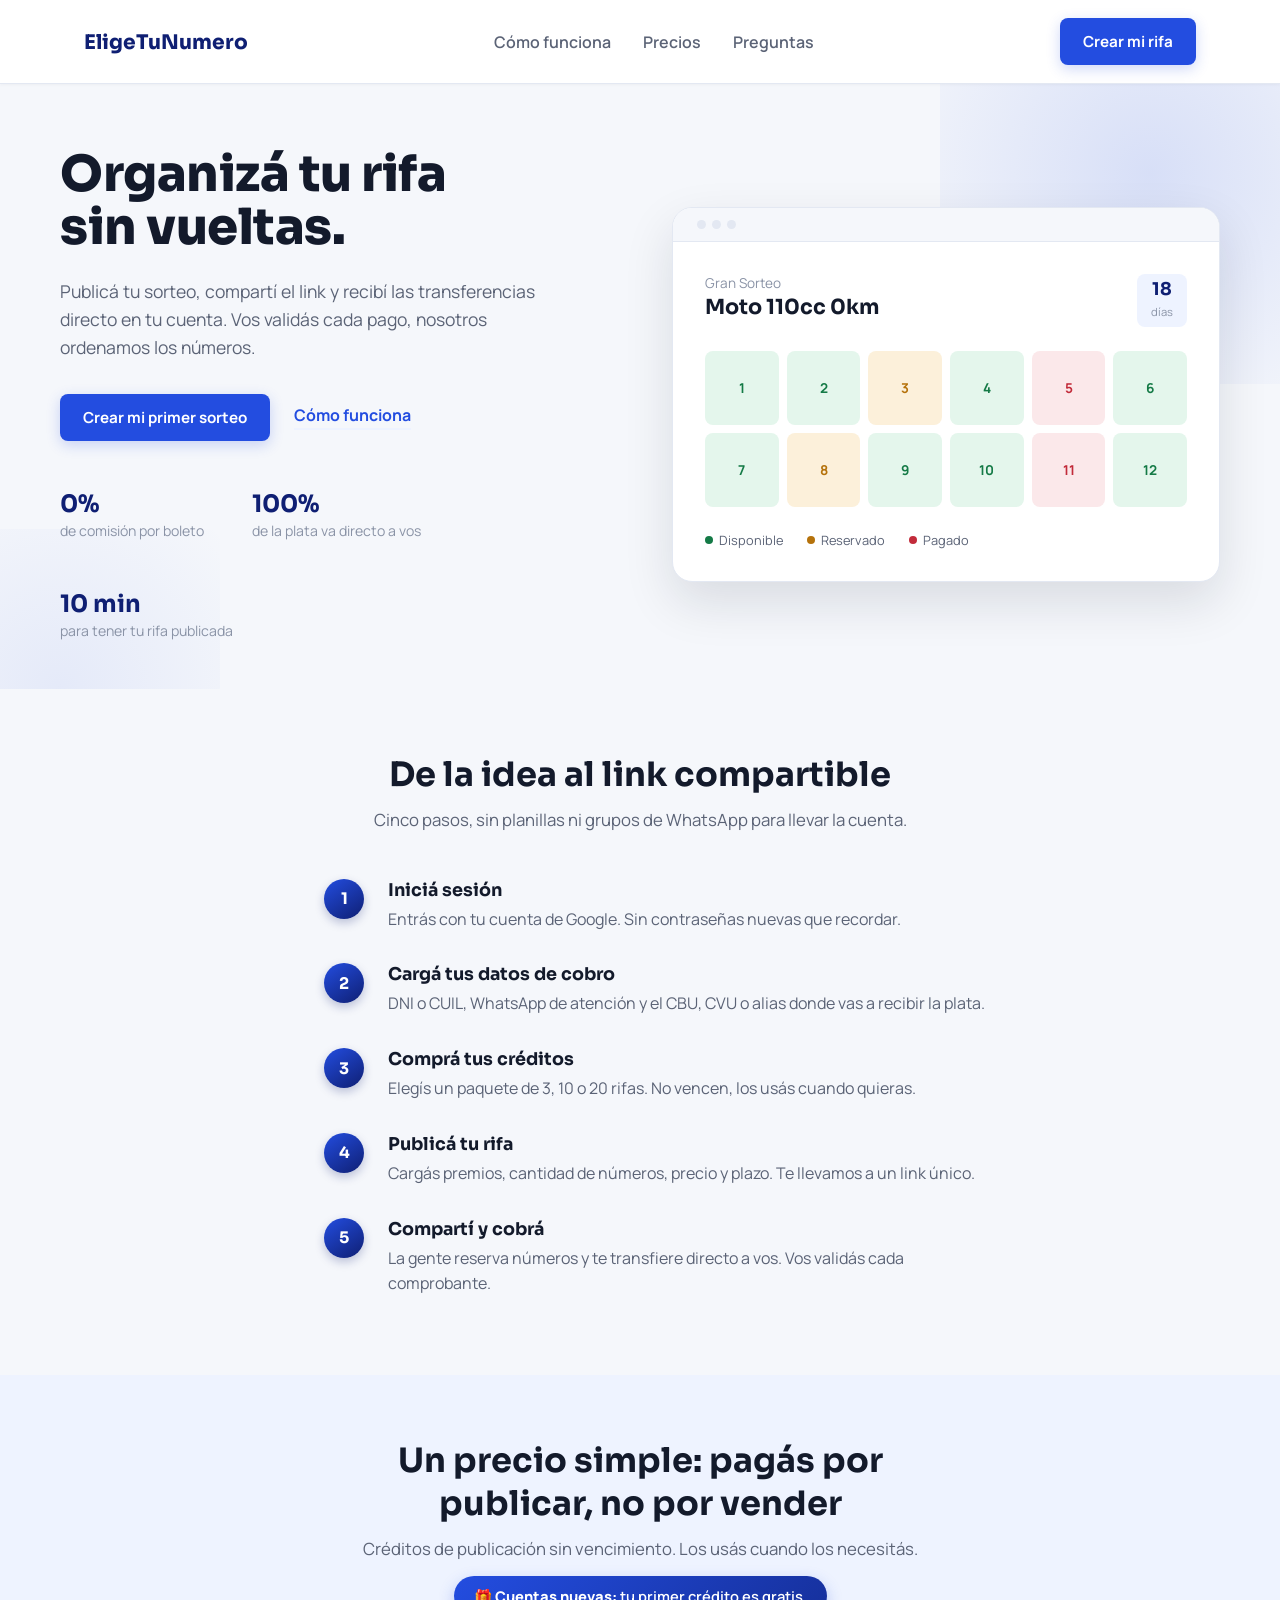
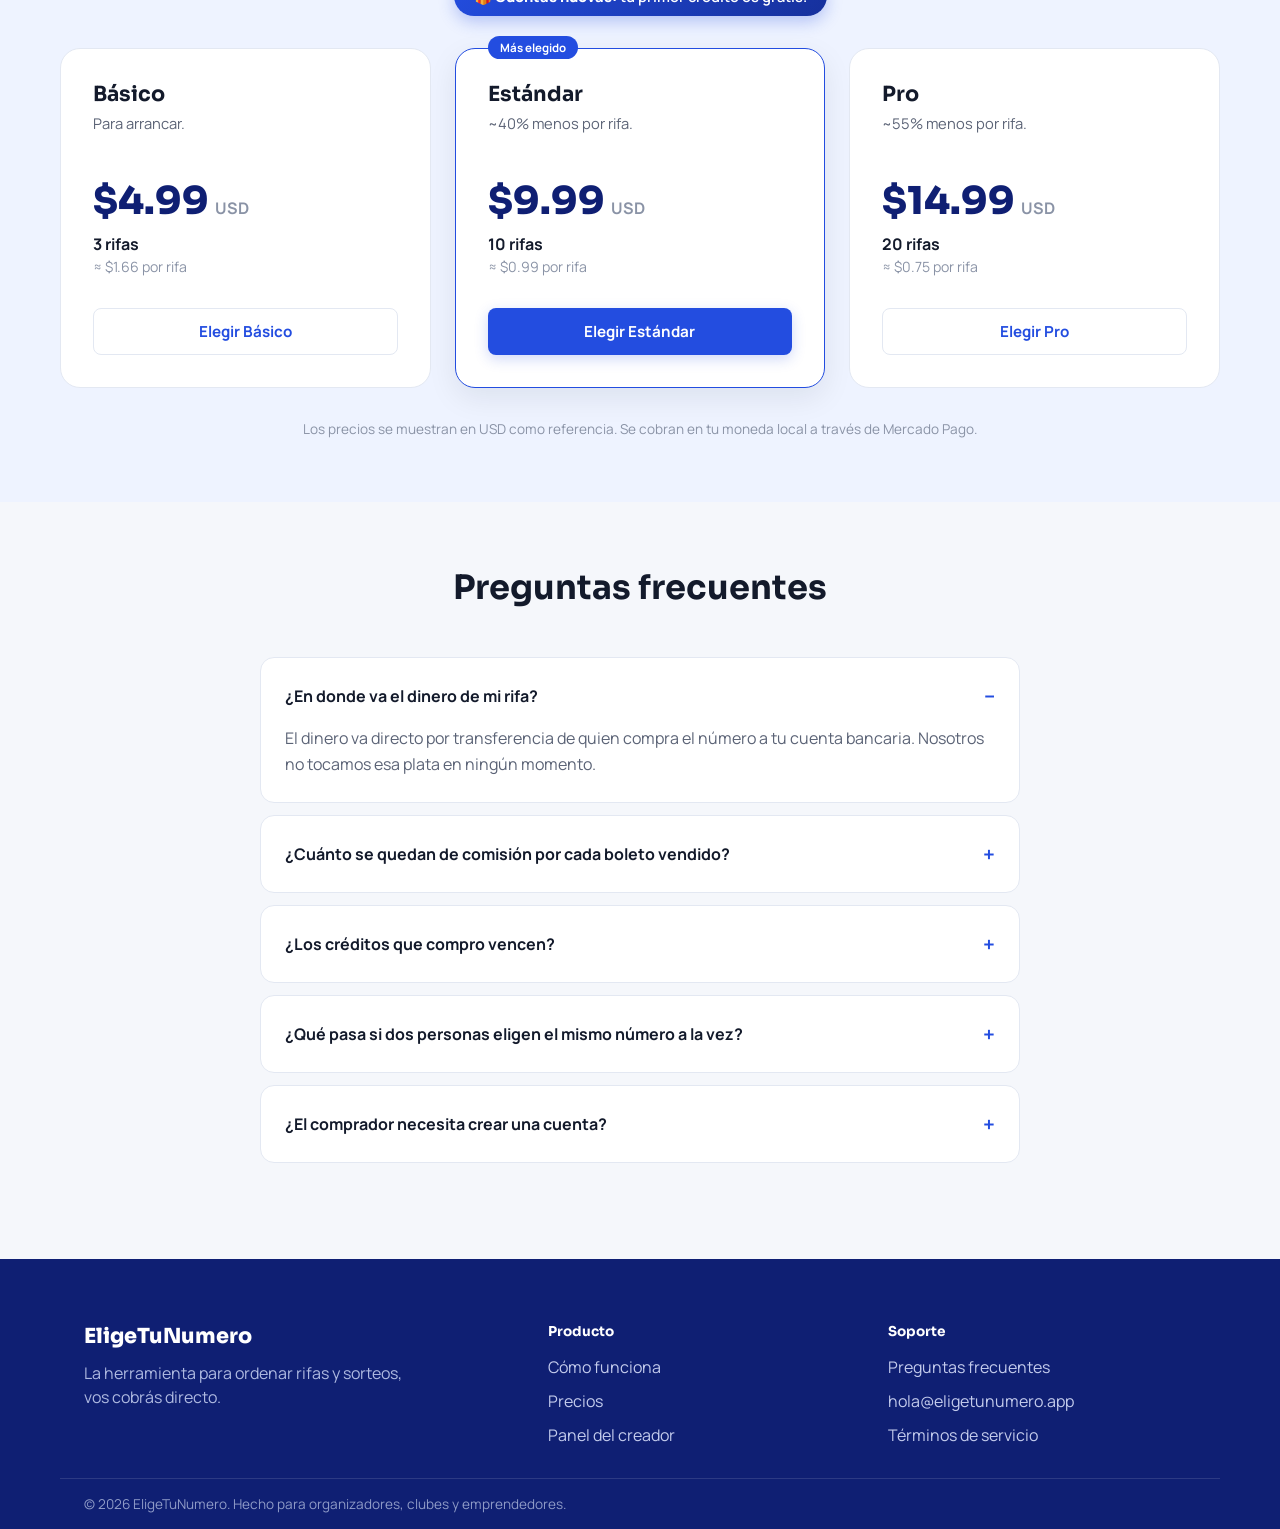
==== commit 07f5fa2e: "Add files via upload" ====
--- a/index.html
+++ b/index.html
@@ -133,7 +133,7 @@
             <span class="how__index">1</span>
             <div>
               <h3>Iniciá sesión</h3>
-              <p>Entrás con tu cuenta de Google o GitHub. Sin contraseñas nuevas que recordar.</p>
+              <p>Entrás con tu cuenta de Google. Sin contraseñas nuevas que recordar.</p>
             </div>
           </li>
           <li class="how__step reveal">
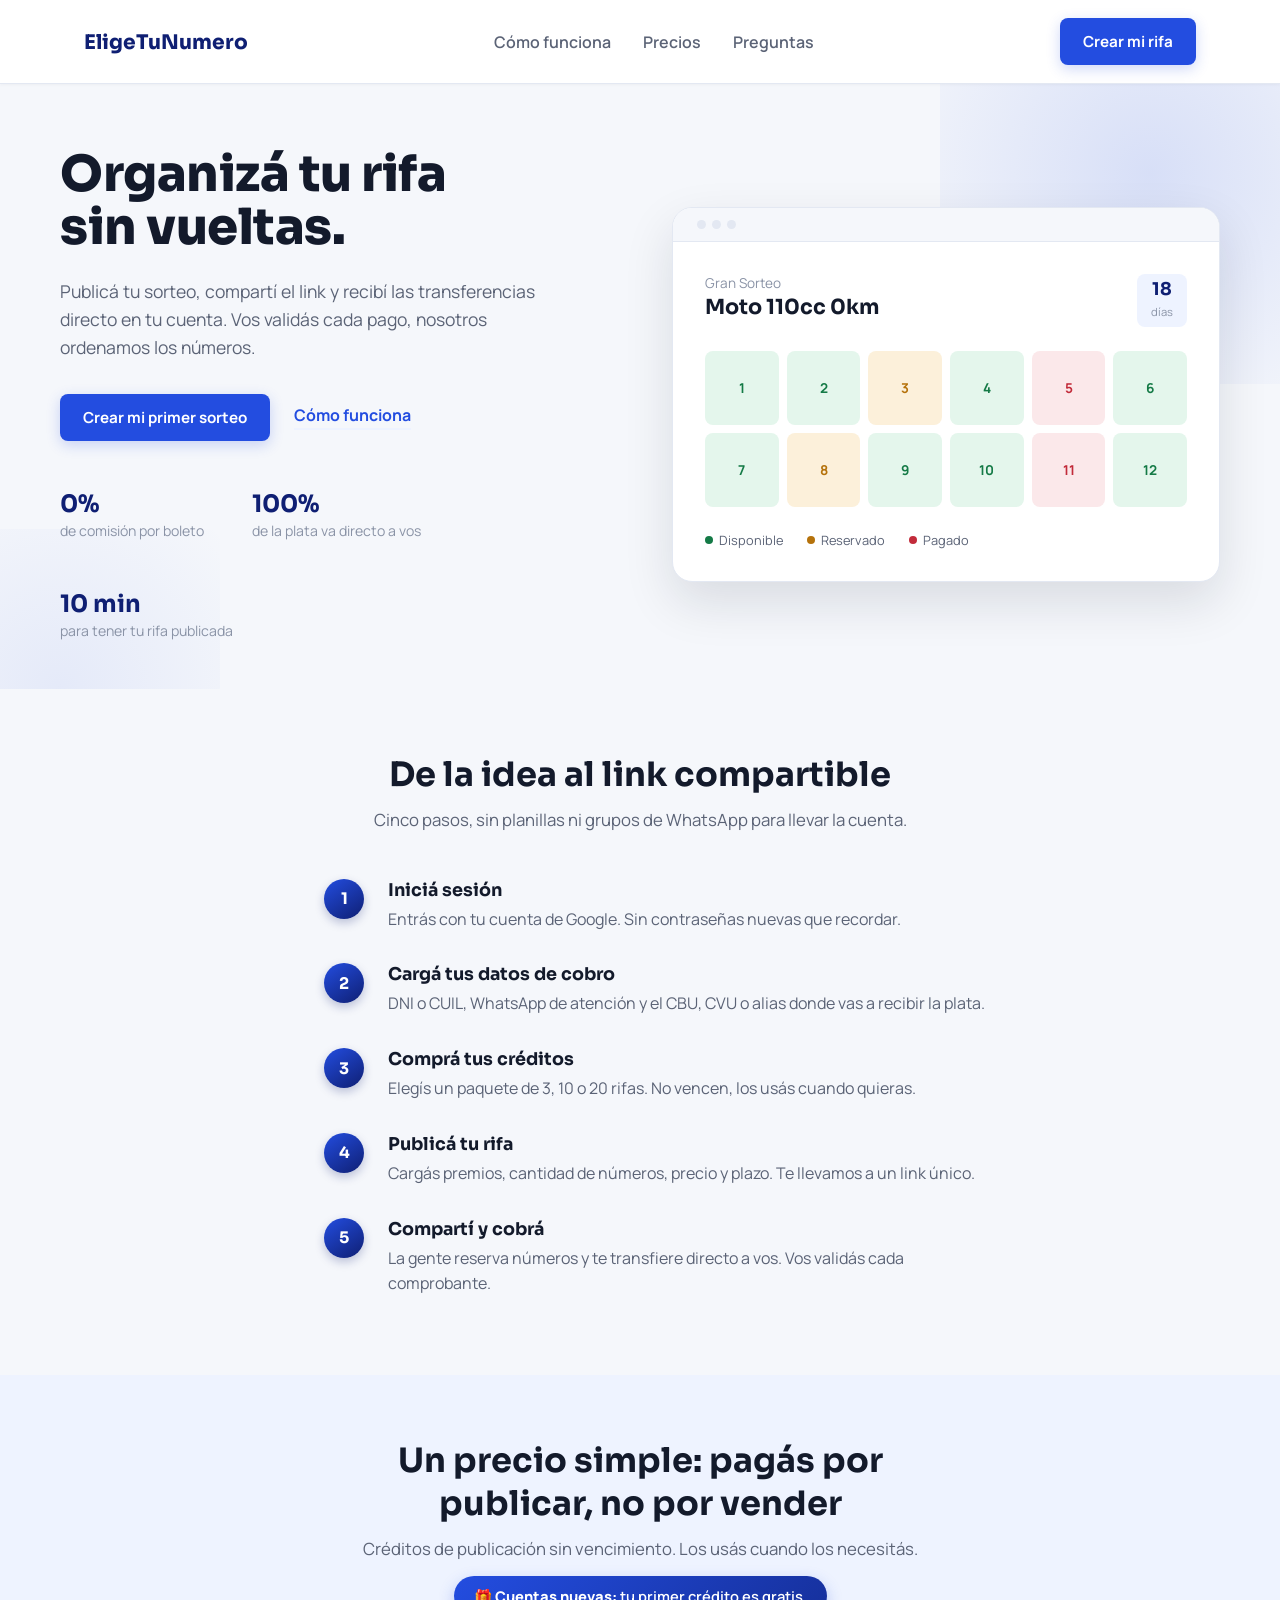
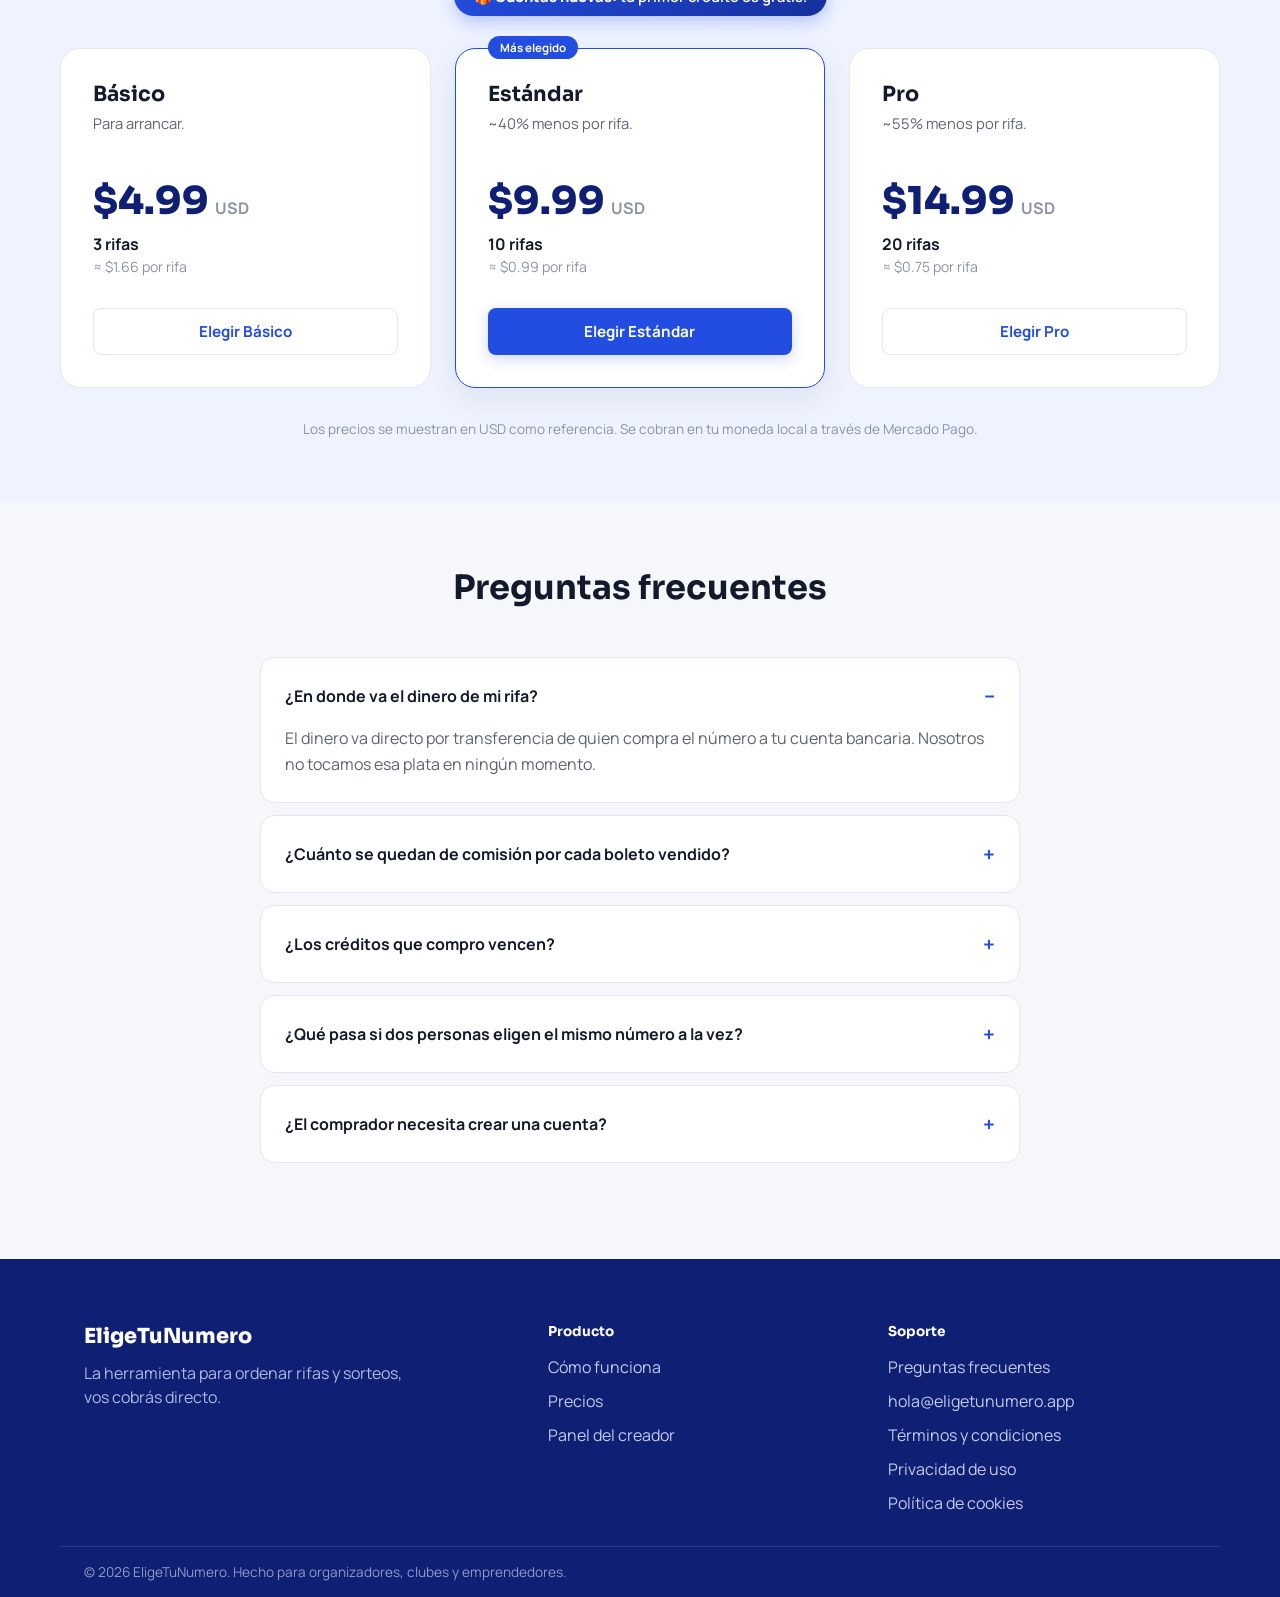
==== commit 7b5f64bc: "Add files via upload" ====
--- a/index.html
+++ b/index.html
@@ -302,7 +302,9 @@
         <h4>Soporte</h4>
         <a href="#preguntas">Preguntas frecuentes</a>
         <a href="mailto:hola@eligetunumero.app">hola@eligetunumero.app</a>
-        <a href="terminos.html">Términos de servicio</a>
+        <a href="terminos-y-condiciones.html">Términos y condiciones</a>
+        <a href="privacidad.html">Privacidad de uso</a>
+        <a href="cookies.html">Política de cookies</a>
       </div>
     </div>
 
--- a/css/buttons.css
+++ b/css/buttons.css
@@ -41,6 +41,18 @@
   transform: translateY(-1px);
 }
 
+.btn-danger {
+  background: var(--color-surface);
+  color: var(--color-danger);
+  border-color: var(--color-danger-bg);
+}
+
+.btn-danger:hover {
+  background: var(--color-danger-bg);
+  border-color: var(--color-danger);
+  transform: translateY(-1px);
+}
+
 .btn-block {
   width: 100%;
 }
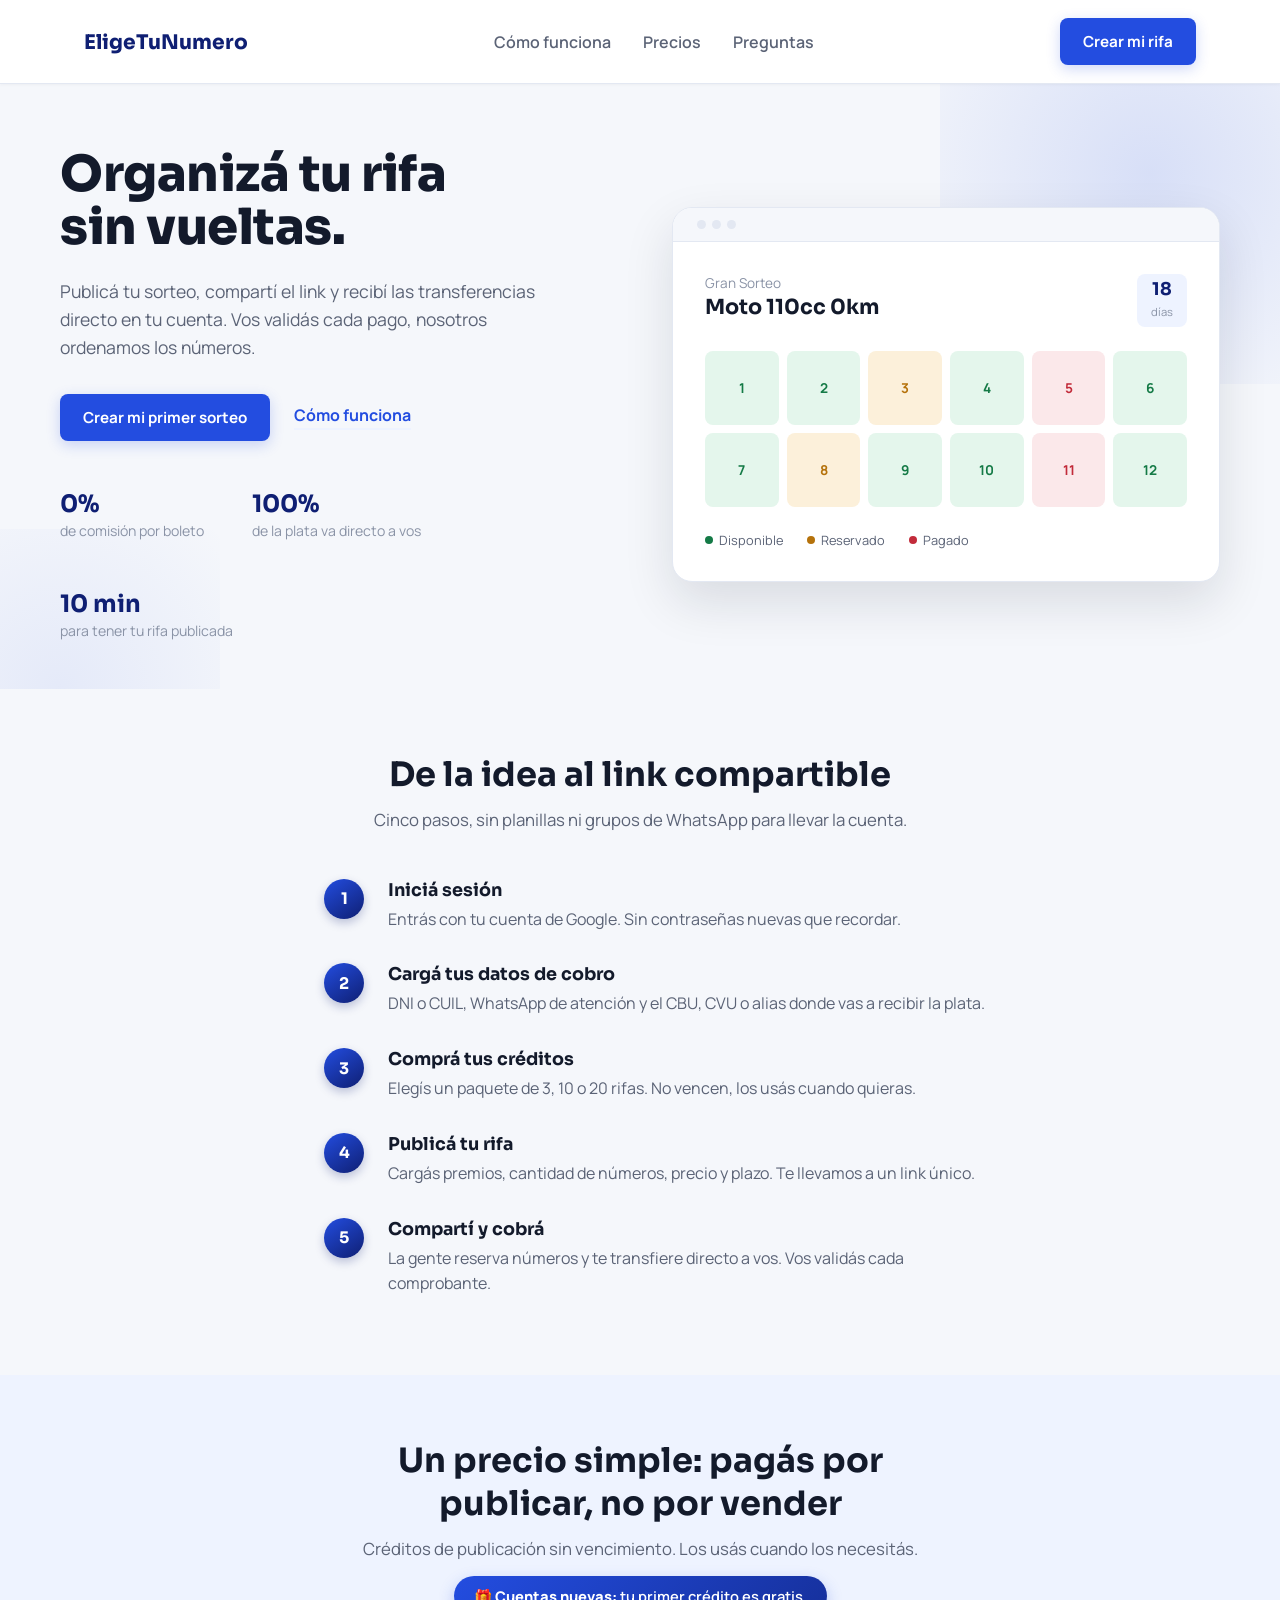
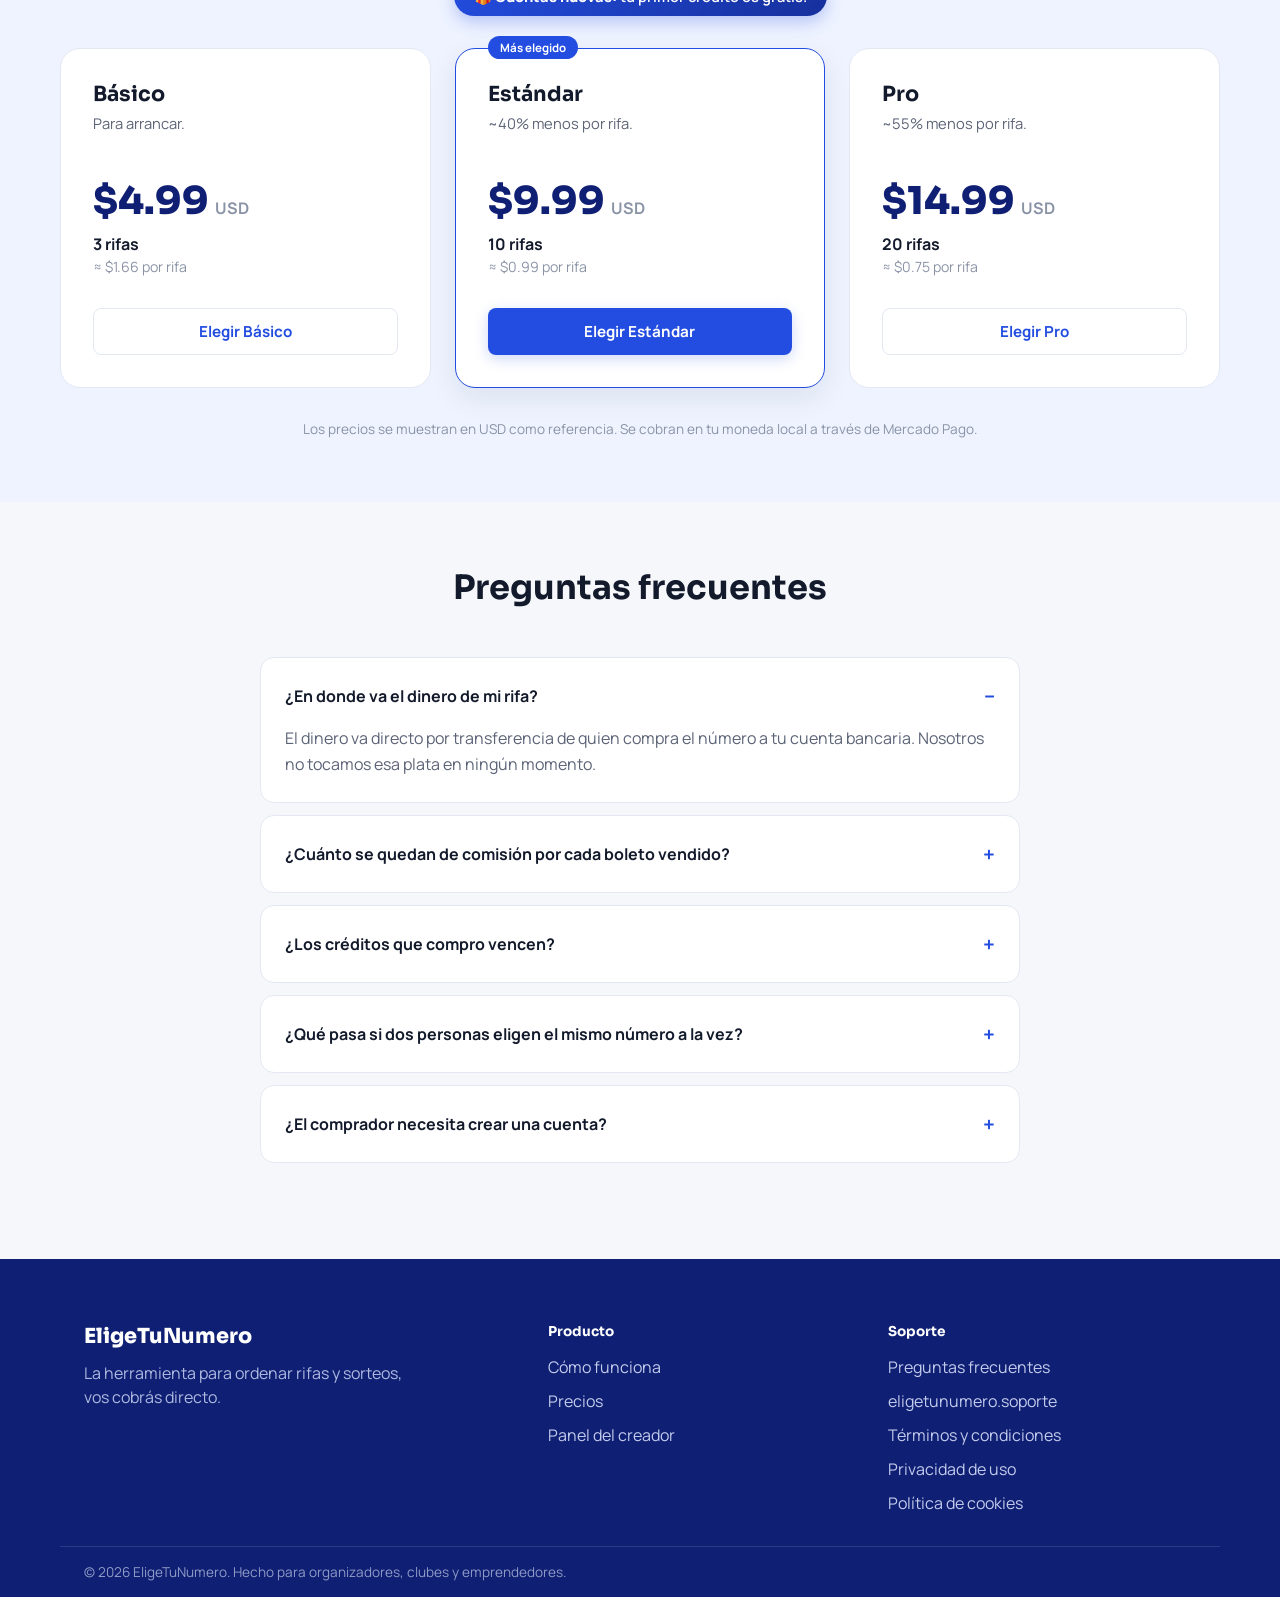
==== commit 765b4ba0: "Add files via upload" ====
--- a/index.html
+++ b/index.html
@@ -13,7 +13,7 @@
     rel="stylesheet"
   />
   <!-- Icono del sitio -->
-  <link rel="icon" type="image/svg+xml" href="assets/logo/logito.svg">
+  <link rel="icon" type="image/png" href="assets/logo/icon.png">
 
   <link rel="stylesheet" href="css/tokens.css" />
   <link rel="stylesheet" href="css/base.css" />
@@ -301,7 +301,7 @@
       <div class="footer__col">
         <h4>Soporte</h4>
         <a href="#preguntas">Preguntas frecuentes</a>
-        <a href="mailto:hola@eligetunumero.app">hola@eligetunumero.app</a>
+        <a href="mailto:eligetunumero.soporte@gmail.com" title="eligetunumero.soporte@gmail.com">eligetunumero.soporte</a>
         <a href="terminos-y-condiciones.html">Términos y condiciones</a>
         <a href="privacidad.html">Privacidad de uso</a>
         <a href="cookies.html">Política de cookies</a>
--- a/css/base.css
+++ b/css/base.css
@@ -60,12 +60,6 @@
   outline-offset: 2px;
 }
 
-.container {
-  max-width: var(--container);
-  margin: 0 auto;
-  padding: 0 var(--space-5);
-}
-
 .container-narrow {
   max-width: var(--container-narrow);
   margin: 0 auto;
--- a/css/animations.css
+++ b/css/animations.css
@@ -10,15 +10,6 @@
   to {
     opacity: 1;
     transform: translateY(0);
-  }
-}
-
-@keyframes fadeIn {
-  from {
-    opacity: 0;
-  }
-  to {
-    opacity: 1;
   }
 }
 
--- a/css/buttons.css
+++ b/css/buttons.css
@@ -42,15 +42,16 @@
 }
 
 .btn-danger {
-  background: var(--color-surface);
-  color: var(--color-danger);
-  border-color: var(--color-danger-bg);
+  background: var(--color-danger);
+  color: #fff;
+  border-color: var(--color-danger);
+  box-shadow: 0 4px 14px rgba(194, 43, 58, 0.22);
 }
 
 .btn-danger:hover {
-  background: var(--color-danger-bg);
-  border-color: var(--color-danger);
+  filter: brightness(0.92);
   transform: translateY(-1px);
+  box-shadow: 0 6px 18px rgba(194, 43, 58, 0.3);
 }
 
 .btn-block {
--- a/css/navbar.css
+++ b/css/navbar.css
@@ -45,16 +45,6 @@
   gap: var(--space-5);
 }
 
-.navbar__login {
-  font-weight: 700;
-  color: var(--color-text);
-  transition: color 0.15s ease;
-}
-
-.navbar__login:hover {
-  color: var(--color-primary);
-}
-
 @media (max-width: 760px) {
   .navbar__links {
     display: none;
--- a/css/demo-preview.css
+++ b/css/demo-preview.css
@@ -32,12 +32,6 @@
   border-radius: 50%;
   background: var(--color-border);
   display: inline-block;
-}
-
-.demo-card__url {
-  font-size: 0.8rem;
-  color: var(--color-text-faint);
-  font-family: monospace;
 }
 
 .demo-card__content {
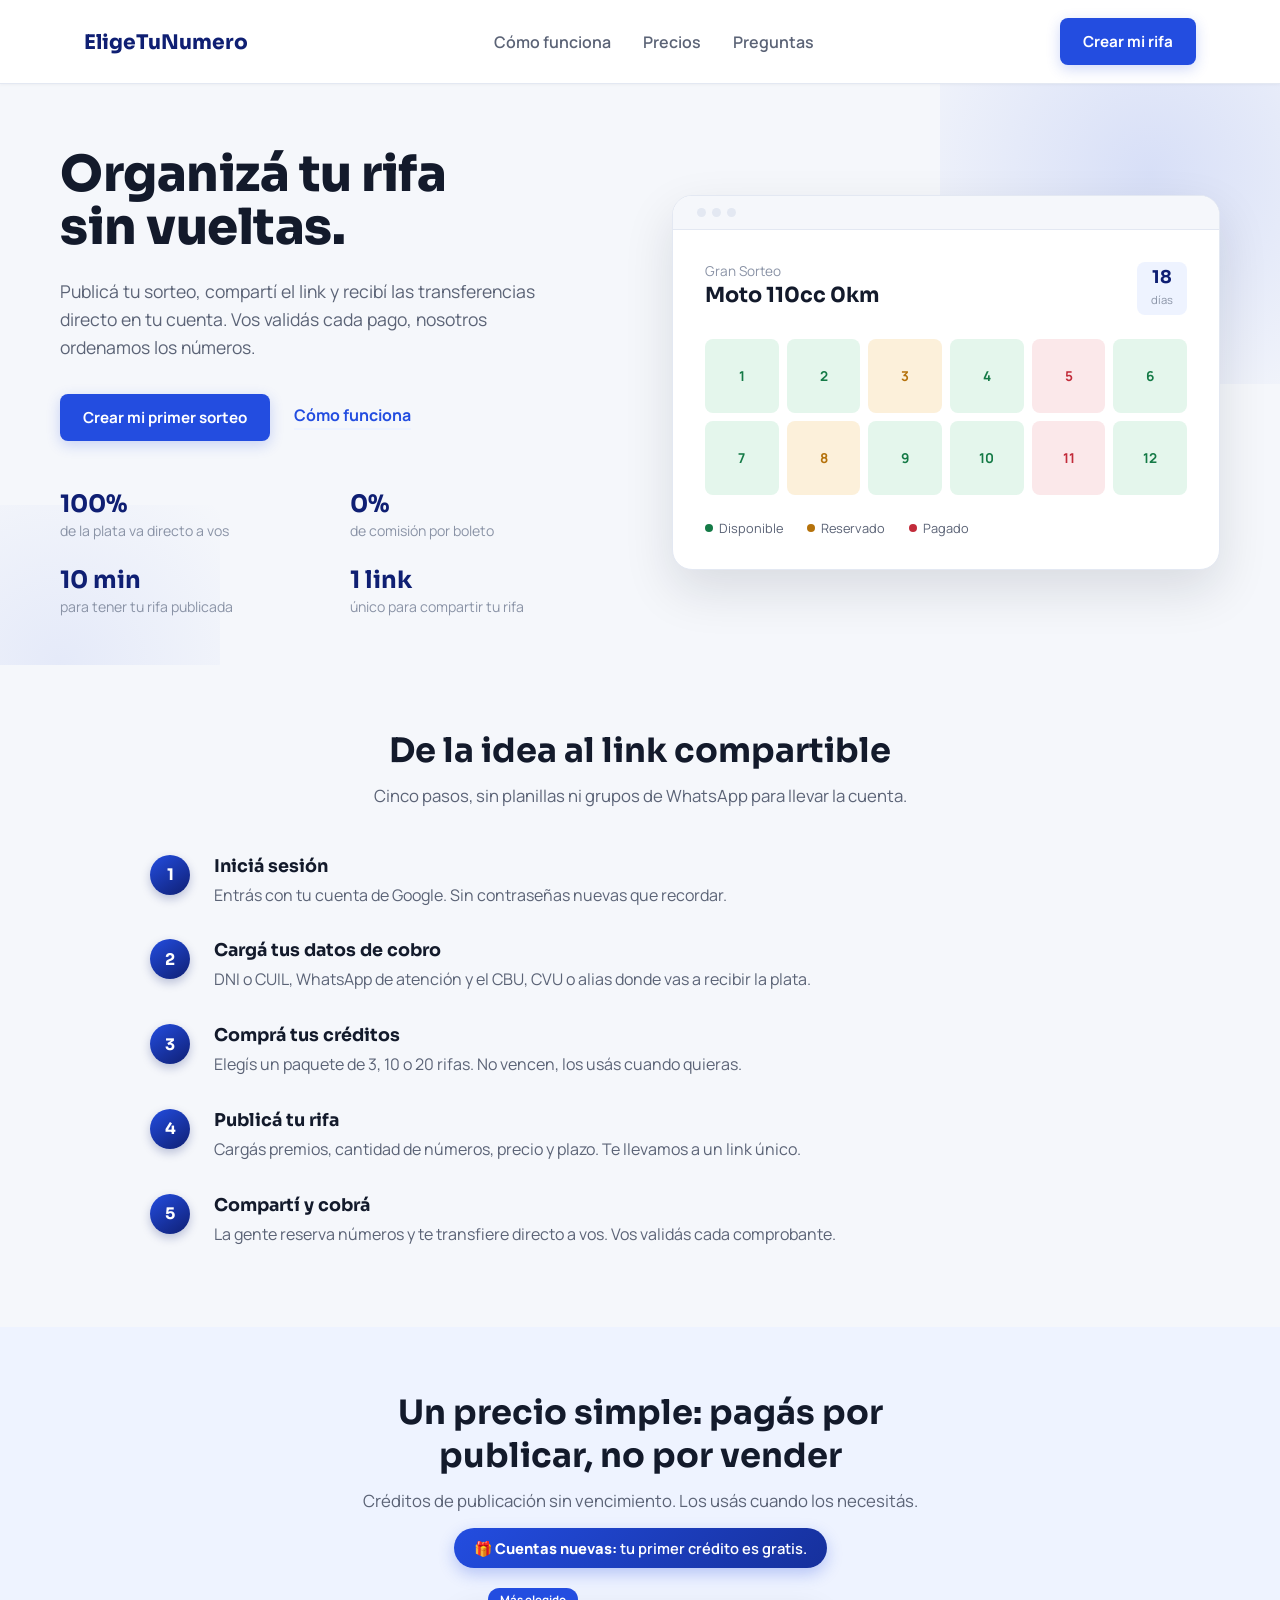
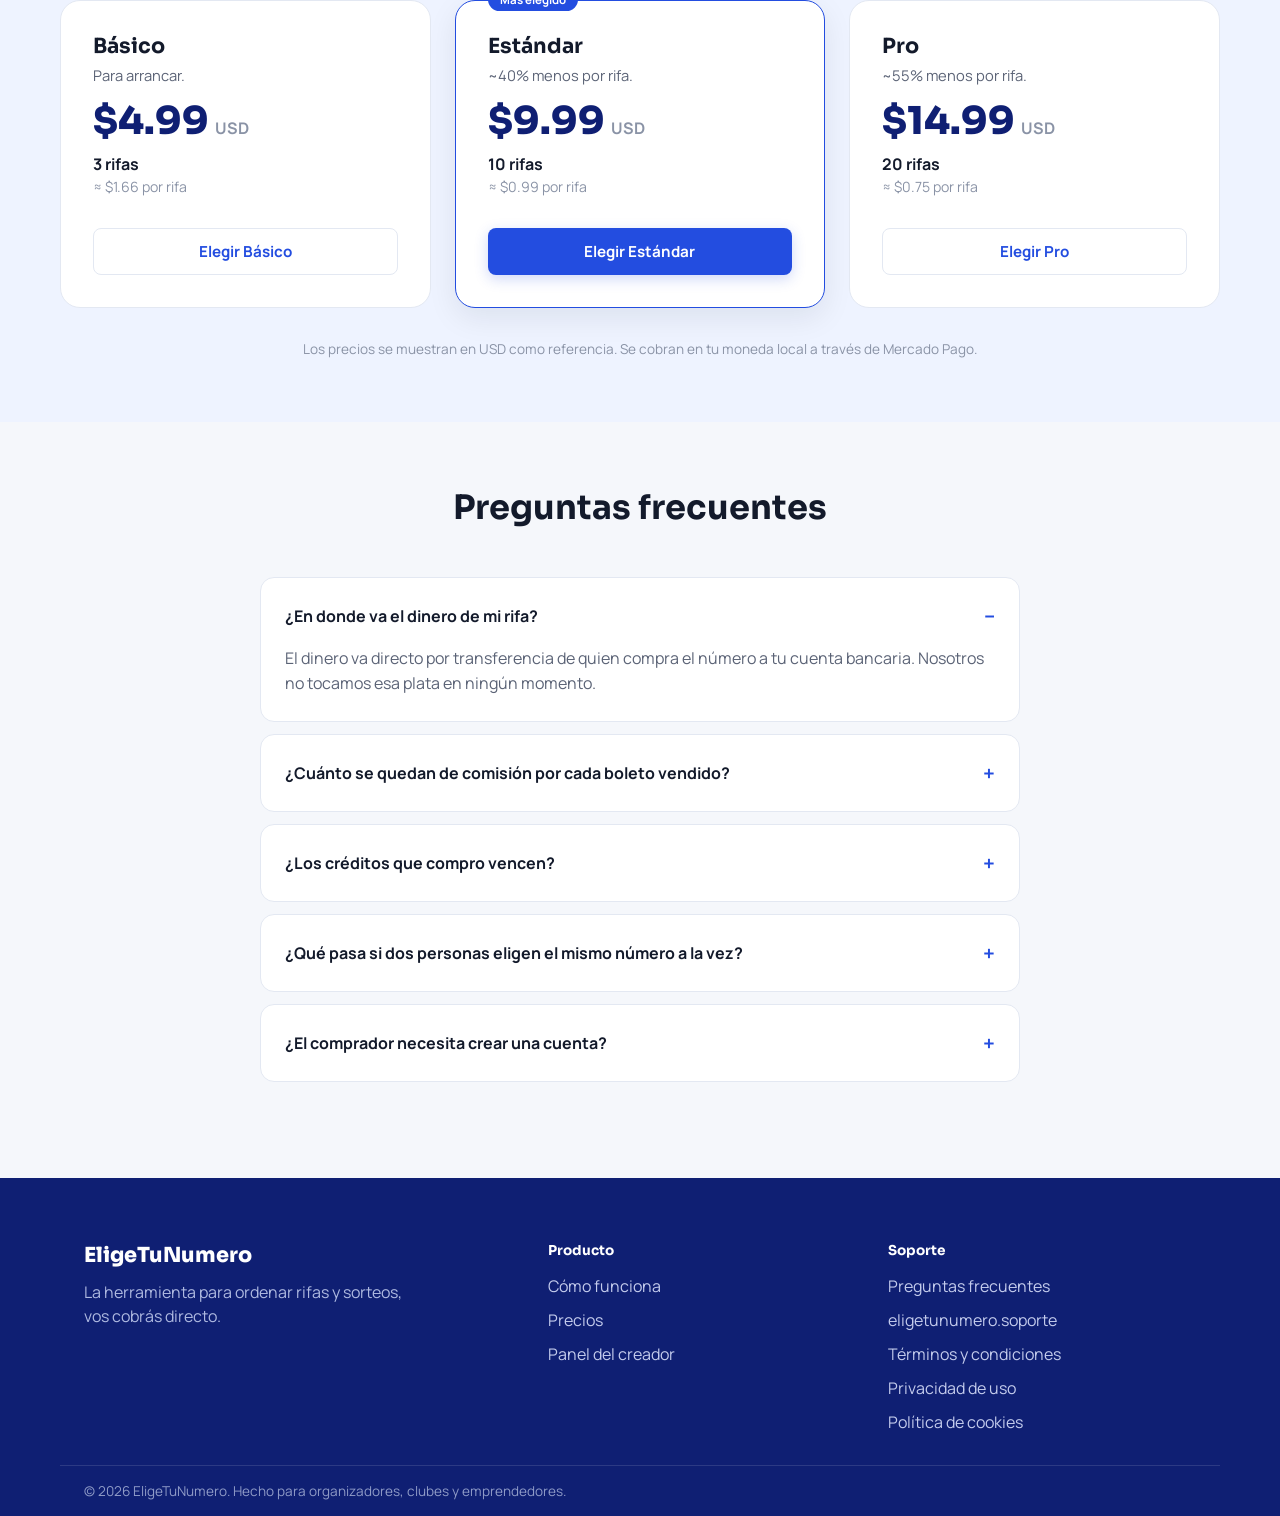
==== commit 3977feb7: "Add files via upload" ====
--- a/index.html
+++ b/index.html
@@ -4,7 +4,41 @@
   <meta charset="UTF-8" />
   <meta name="viewport" content="width=device-width, initial-scale=1.0" />
   <title>EligeTuNumero — Crea tu rifa digital</title>
-  <meta name="description" content="Creá y gestioná rifas digitales sin comisiones. Vos cobrás, vos elegís, nosotros ordenamos." />
+  <meta name="description" content="Creá y gestioná rifas digitales sin comisiones. Publicá tu rifa, compartí el link y que cada persona elija su número. Vos cobrás, vos elegís, nosotros ordenamos." />
+  <meta name="robots" content="index,follow" />
+  <meta name="theme-color" content="#234DE0" />
+  <link rel="canonical" href="https://eligetunumero.com/" />
+  <meta property="og:type" content="website" />
+  <meta property="og:site_name" content="EligeTuNumero" />
+  <meta property="og:locale" content="es_AR" />
+  <meta property="og:title" content="EligeTuNumero — Crea tu rifa digital" />
+  <meta property="og:description" content="Creá y gestioná rifas digitales sin comisiones. Publicá tu rifa, compartí el link y que cada persona elija su número. Vos cobrás, vos elegís, nosotros ordenamos." />
+  <meta property="og:url" content="https://eligetunumero.com/" />
+  <meta property="og:image" content="https://eligetunumero.com/assets/logo/icon.png" />
+  <meta name="twitter:card" content="summary" />
+  <meta name="twitter:title" content="EligeTuNumero — Crea tu rifa digital" />
+  <meta name="twitter:description" content="Creá y gestioná rifas digitales sin comisiones. Publicá tu rifa, compartí el link y que cada persona elija su número. Vos cobrás, vos elegís, nosotros ordenamos." />
+  <meta name="twitter:image" content="https://eligetunumero.com/assets/logo/icon.png" />
+  <script type="application/ld+json">
+    {
+      "@context": "https://schema.org",
+      "@graph": [
+        {
+          "@type": "Organization",
+          "name": "EligeTuNumero",
+          "url": "https://eligetunumero.com/",
+          "logo": "https://eligetunumero.com/assets/logo/icon.png",
+          "email": "eligetunumero.soporte@gmail.com"
+        },
+        {
+          "@type": "WebSite",
+          "name": "EligeTuNumero",
+          "url": "https://eligetunumero.com/",
+          "inLanguage": "es"
+        }
+      ]
+    }
+  </script>
 
   <link rel="preconnect" href="https://fonts.googleapis.com" />
   <link rel="preconnect" href="https://fonts.gstatic.com" crossorigin />
@@ -63,16 +97,20 @@
 
           <div class="hero__stats">
             <div>
+              <strong>100%</strong>
+              <span>de la plata va directo a vos</span>
+            </div>
+            <div>
               <strong>0%</strong>
               <span>de comisión por boleto</span>
             </div>
             <div>
-              <strong>100%</strong>
-              <span>de la plata va directo a vos</span>
-            </div>
-            <div>
               <strong>10 min</strong>
               <span>para tener tu rifa publicada</span>
+            </div>
+            <div>
+              <strong>1 link</strong>
+              <span>único para compartir tu rifa</span>
             </div>
           </div>
         </div>
--- a/css/tokens.css
+++ b/css/tokens.css
@@ -17,6 +17,14 @@
   --color-warning-bg: #FCF0DA;
   --color-danger: #C22B3A;
   --color-danger-bg: #FBE8EA;
+  --color-neutral: #6B7385;
+  --color-neutral-bg: #ECEEF2;
+  /* Casilleros de números (grilla y legend): tres colores de fuerza parecida, texto blanco.
+     Ninguno opaca a los otros: verde = disponible, ámbar = reservado, gris = pagado. */
+  --cell-available: #2E9E68;
+  --cell-reserved: #D58A0C;
+  --cell-paid: #858DA0;
+  --cell-text: #FFFFFF;
 
   --font-heading: 'Sora', 'Segoe UI', sans-serif;
   --font-body: 'Manrope', 'Segoe UI', sans-serif;
--- a/css/hero.css
+++ b/css/hero.css
@@ -74,11 +74,12 @@
   border-color: var(--color-primary);
 }
 
+/* Beneficios en 2 columnas × 2 filas */
 .hero__stats {
   margin-top: var(--space-7);
-  display: flex;
-  gap: var(--space-7);
-  flex-wrap: wrap;
+  display: grid;
+  grid-template-columns: repeat(2, minmax(0, 1fr));
+  gap: var(--space-5) var(--space-6);
 }
 
 .hero__stats strong {
@@ -93,6 +94,16 @@
   font-size: 0.88rem;
 }
 
+@media (max-width: 560px) {
+  .hero__stats {
+    gap: var(--space-5) var(--space-4);
+  }
+
+  .hero__stats span {
+    font-size: 0.82rem;
+  }
+}
+
 @media (max-width: 900px) {
   .hero__inner {
     grid-template-columns: 1fr;
--- a/css/how-it-works.css
+++ b/css/how-it-works.css
@@ -1,6 +1,13 @@
 .how {
   padding: var(--space-8) var(--space-5);
   scroll-margin-top: 90px;
+}
+
+/* Sección más ancha que el resto (760px) y con menos margen en los costados */
+.how .container-narrow {
+  max-width: 980px;
+  padding-left: 0;
+  padding-right: 0;
 }
 
 .how__heading {
@@ -17,6 +24,8 @@
 
 .how__steps {
   margin-top: var(--space-7);
+  padding-left: 0;
+  list-style: none;
   display: flex;
   flex-direction: column;
   gap: var(--space-6);
@@ -52,3 +61,14 @@
   color: var(--color-text-secondary);
   line-height: 1.55;
 }
+
+@media (max-width: 700px) {
+  .how {
+    padding-left: var(--space-4);
+    padding-right: var(--space-4);
+  }
+
+  .how__step {
+    gap: var(--space-4);
+  }
+}
--- a/css/pricing.css
+++ b/css/pricing.css
@@ -76,11 +76,10 @@
   color: var(--color-text-secondary);
   margin-top: 6px;
   font-size: 0.92rem;
-  min-height: 40px;
 }
 
 .pricing-card__price {
-  margin-top: var(--space-5);
+  margin-top: var(--space-3);
   display: flex;
   align-items: baseline;
   gap: 6px;
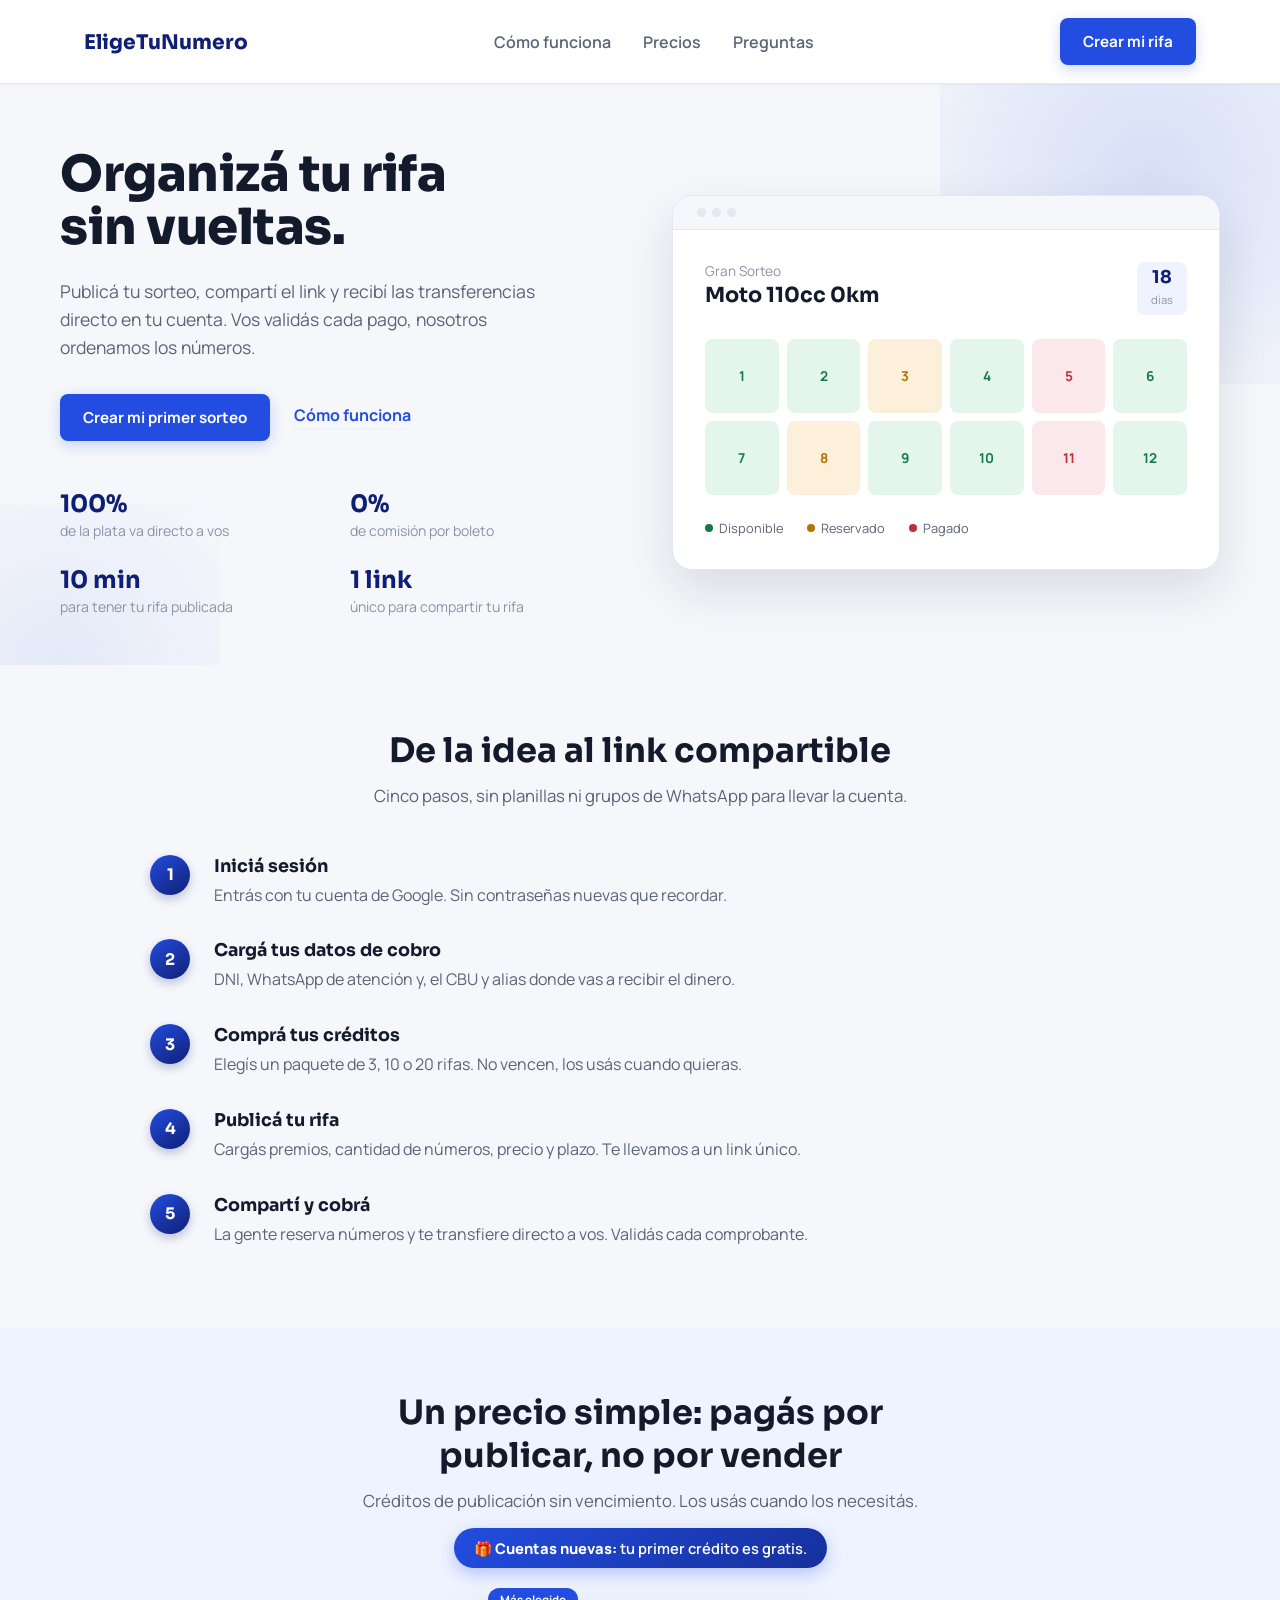
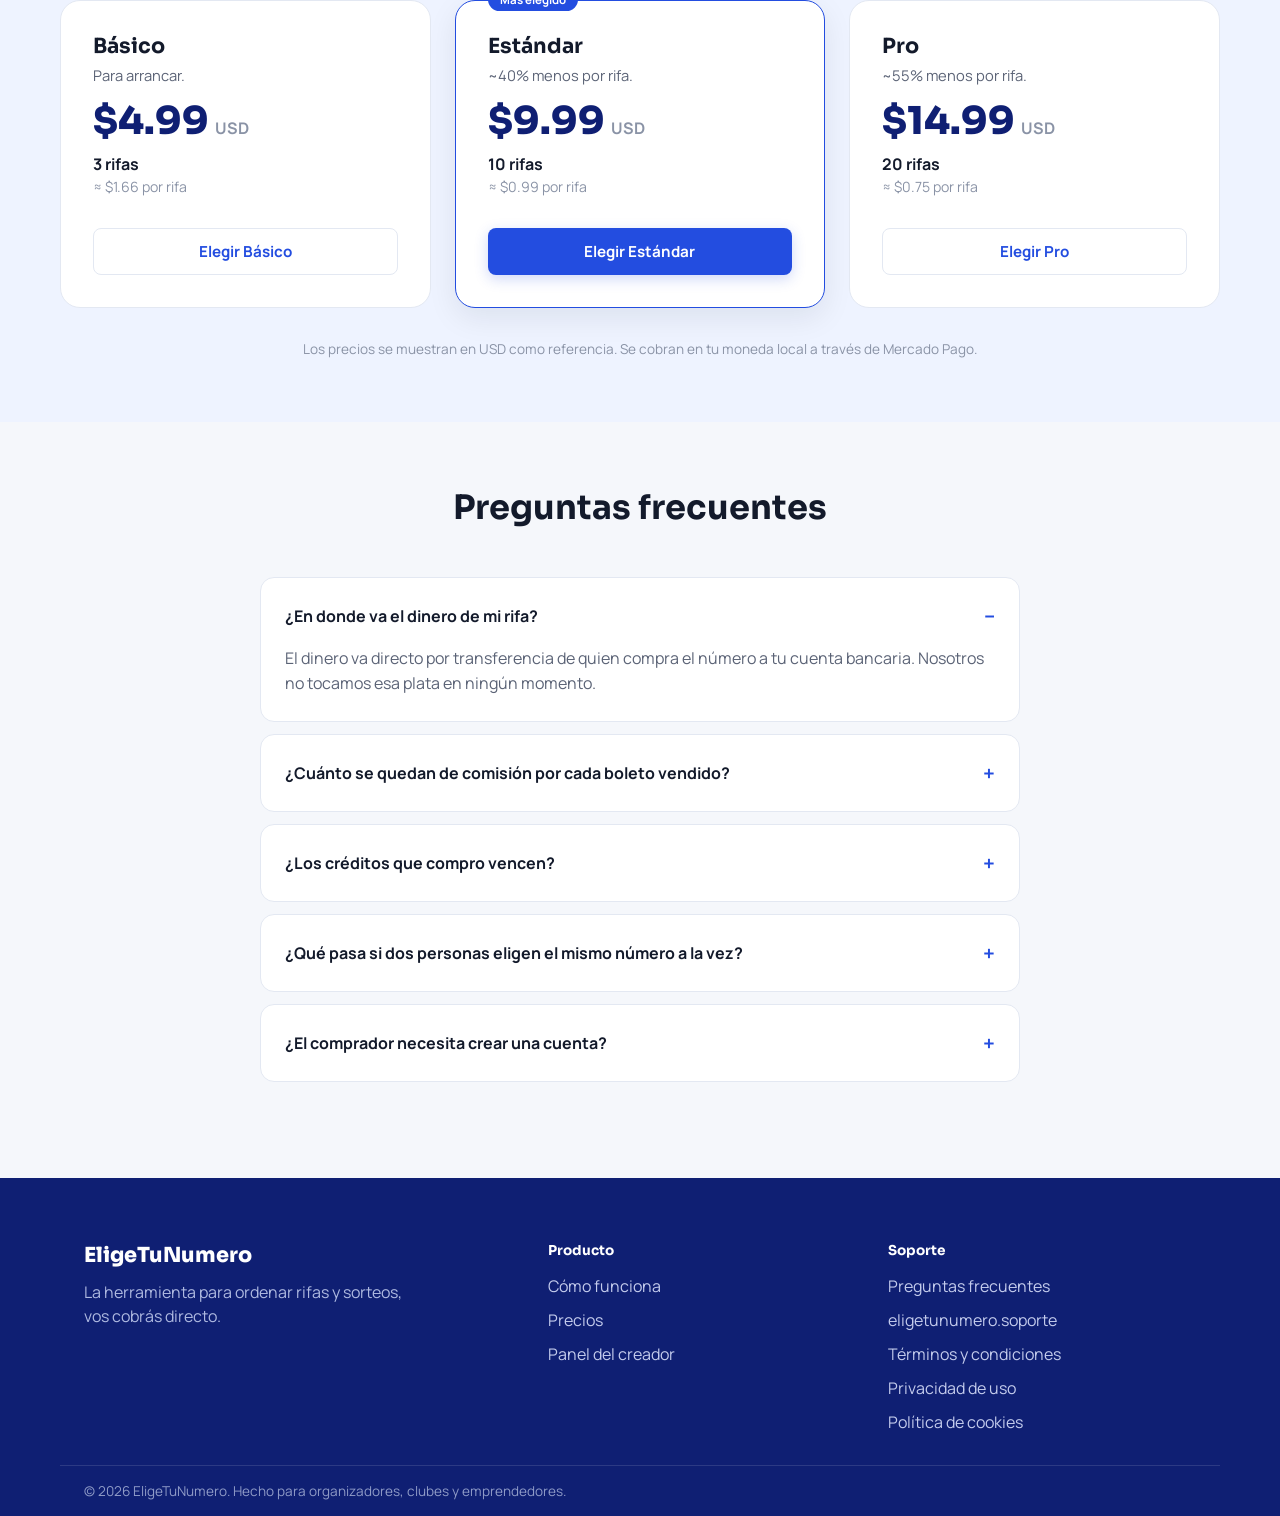
==== commit 942c9c52: "Add files via upload" ====
--- a/index.html
+++ b/index.html
@@ -178,7 +178,7 @@
             <span class="how__index">2</span>
             <div>
               <h3>Cargá tus datos de cobro</h3>
-              <p>DNI o CUIL, WhatsApp de atención y el CBU, CVU o alias donde vas a recibir la plata.</p>
+              <p>DNI, WhatsApp de atención y, el CBU y alias donde vas a recibir el dinero.</p>
             </div>
           </li>
           <li class="how__step reveal">
@@ -199,7 +199,7 @@
             <span class="how__index">5</span>
             <div>
               <h3>Compartí y cobrá</h3>
-              <p>La gente reserva números y te transfiere directo a vos. Vos validás cada comprobante.</p>
+              <p>La gente reserva números y te transfiere directo a vos. Validás cada comprobante.</p>
             </div>
           </li>
         </ol>
--- a/css/how-it-works.css
+++ b/css/how-it-works.css
@@ -64,8 +64,8 @@
 
 @media (max-width: 700px) {
   .how {
-    padding-left: var(--space-4);
-    padding-right: var(--space-4);
+    padding-left: 24px;
+    padding-right: 20px;
   }
 
   .how__step {
